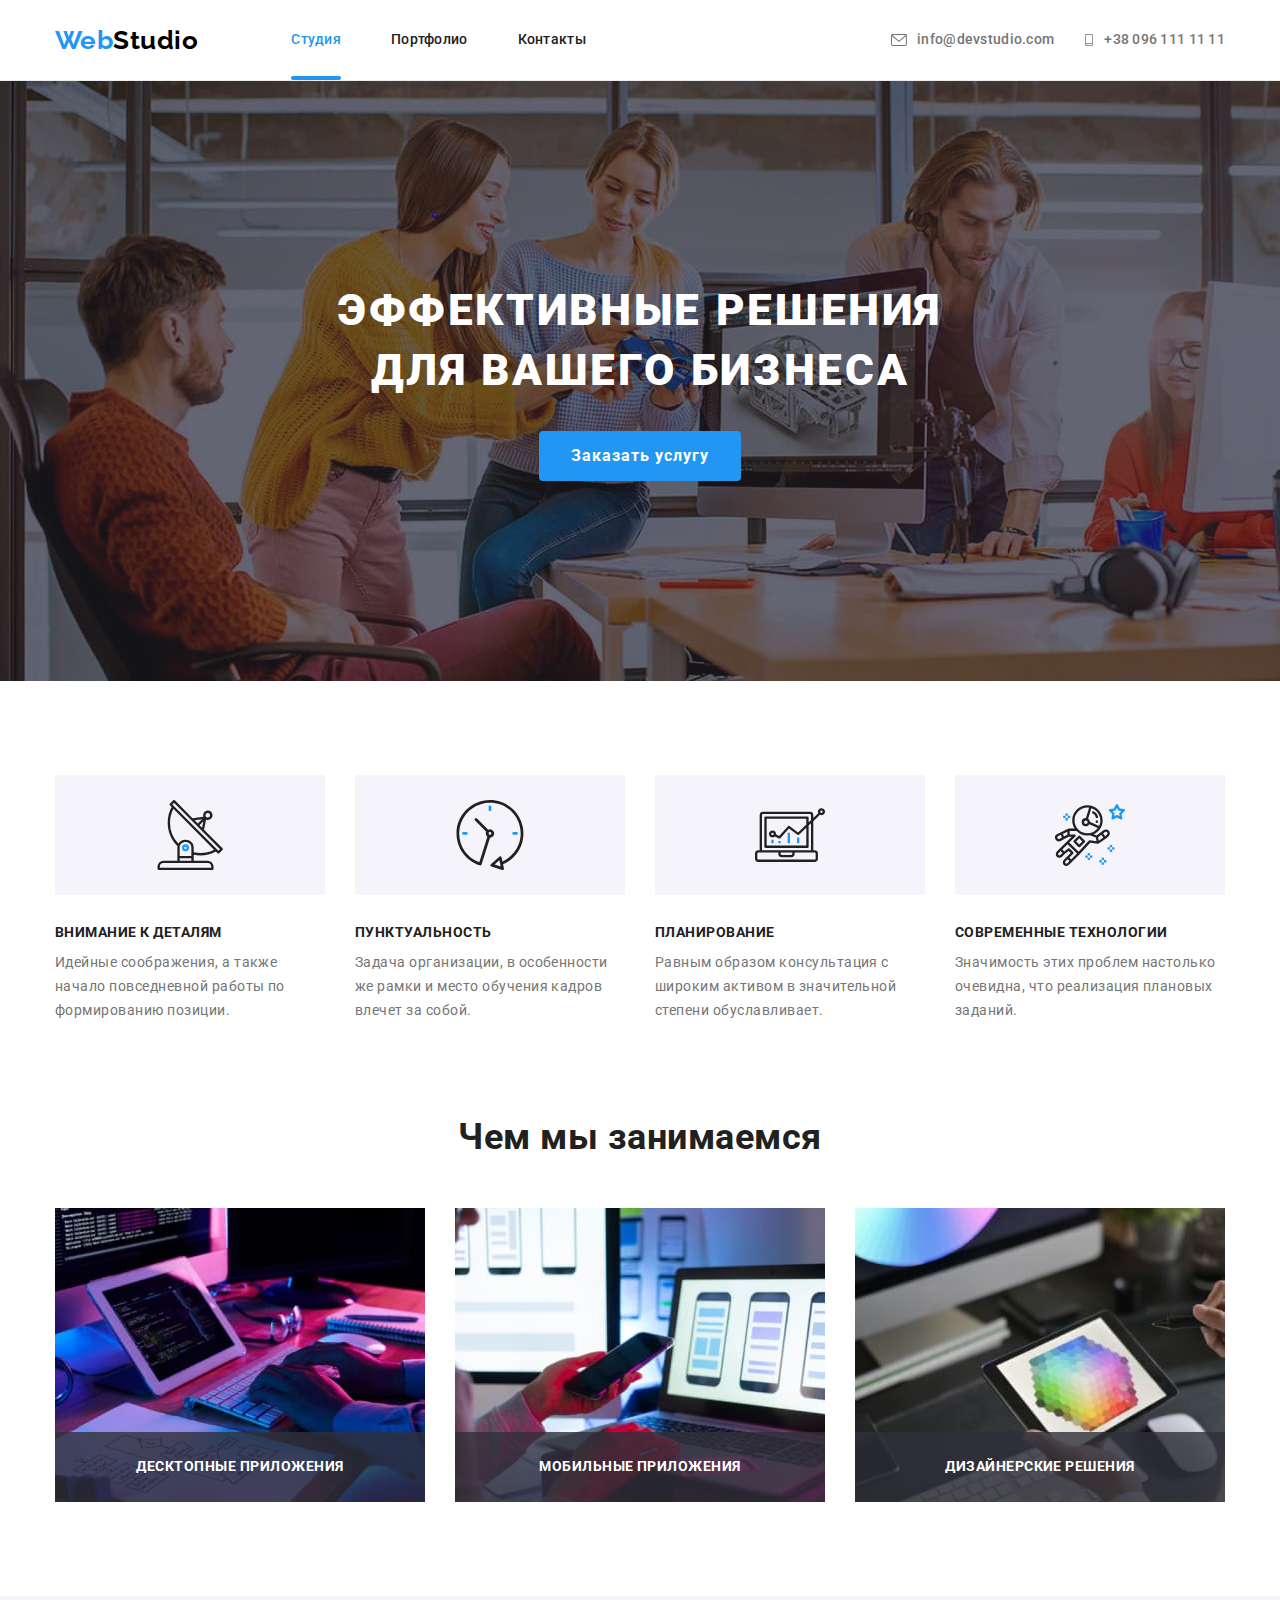
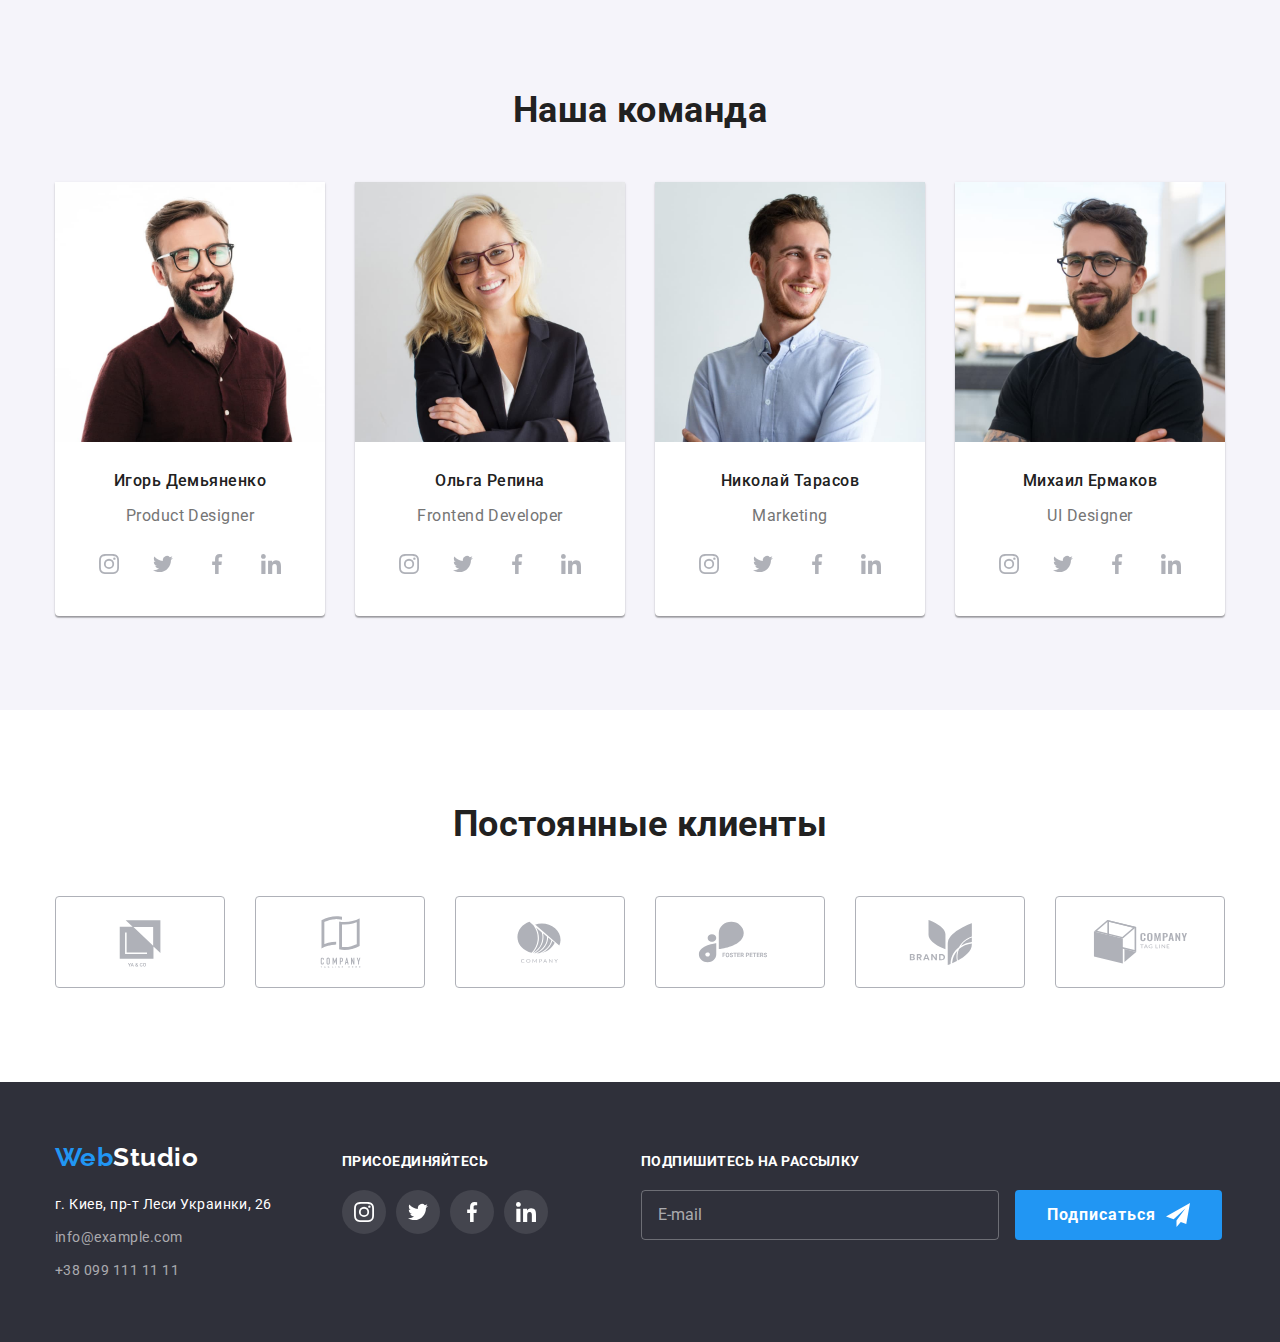
==== index.html @ a0e7c6e5 "Add HW7" ====
<!DOCTYPE html>
<html lang="ru">
  <head>
    <meta charset="UTF-8" />
    <meta http-equiv="X-UA-Compatible" content="IE=edge" />
    <meta name="viewport" content="width=device-width, initial-scale=1.0" />
    <title>Web Studio (Version 2.1)</title>
    <link rel="preconnect" href="https://fonts.googleapis.com" />
    <link rel="preconnect" href="https://fonts.gstatic.com" crossorigin />
    <link
      href="https://fonts.googleapis.com/css2?family=Raleway:wght@700&family=Roboto:wght@400;500;700;900&display=swap"
      rel="stylesheet"
    />
    <link
      rel="stylesheet"
      href="https://cdnjs.cloudflare.com/ajax/libs/modern-normalize/1.1.0/modern-normalize.min.css"
    />
    <link rel="stylesheet" href="./css/styles.css" />
  </head>
  <body>
    <header class="page-header">
      <div class="container main-nav">
        <nav class="main-nav">
          <a href="./index.html" class="logo"><span class="logo-blue">Web</span>Studio</a>
          <ul class="site-nav list">
            <li class="item">
              <a href="./index.html" class="site-nav-link current">Студия</a>
            </li>
            <li class="item">
              <a href="./portfolio.html" class="site-nav-link">Портфолио</a>
            </li>
            <li class="item"><a href="#" class="site-nav-link">Контакты</a></li>
          </ul>
        </nav>
        <ul class="nav-contacts list">
          <li class="item">
            <a href="mailto:info@devstudio.com" class="nav-contacts-link"
              ><svg class="header-icon" width="16px" height="12px">
                <use href="./images/icons.svg#mail"></use></svg
              >info@devstudio.com</a
            >
          </li>
          <li class="item">
            <a href="tel:+380961111111" class="nav-contacts-link"
              ><svg class="header-icon" width="10px" height="12px">
                <use href="./images/icons.svg#smartphone"></use></svg
              >+38 096 111 11 11</a
            >
          </li>
        </ul>
      </div>
    </header>
    <main>
      <section class="hero overlay">
        <div class="container">
          <h1 class="hero-title">Эффективные решения для вашего бизнеса</h1>
          <button type="button" class="button primary" data-modal-open>Заказать услугу</button>
        </div>
      </section>
      <section class="section-details padding">
        <div class="container">
          <ul class="section-details-info list">
            <li class="item">
              <div class="features-text">
                <svg width="70px" height="70px">
                  <use href="./images/icons.svg#antenna"></use>
                </svg>
              </div>
              <h3 class="title-text">Внимание к деталям</h3>
              <p class="section-details-text">
                Идейные соображения, а также начало повседневной работы по формированию позиции.
              </p>
            </li>
            <li class="item">
              <div class="features-text">
                <svg width="70px" height="70px">
                  <use href="./images/icons.svg#clock"></use>
                </svg>
              </div>
              <h3 class="title-text">Пунктуальность</h3>
              <p class="section-details-text">
                Задача организации, в особенности же рамки и место обучения кадров влечет за собой.
              </p>
            </li>
            <li class="item">
              <div class="features-text">
                <svg width="70px" height="70px">
                  <use href="./images/icons.svg#diagram"></use>
                </svg>
              </div>
              <h3 class="title-text">Планирование</h3>
              <p class="section-details-text">
                Равным образом консультация с широким активом в значительной степени обуславливает.
              </p>
            </li>
            <li class="item">
              <div class="features-text">
                <svg width="70px" height="70px">
                  <use href="./images/icons.svg#astronaut"></use>
                </svg>
              </div>
              <h3 class="title-text">Современные технологии</h3>
              <p class="section-details-text">
                Значимость этих проблем настолько очевидна, что реализация плановых заданий.
              </p>
            </li>
          </ul>
        </div>
      </section>
      <section class="section-photo">
        <div class="container">
          <h2 class="main-title">Чем мы занимаемся</h2>
          <ul class="section-photo-info list">
            <li class="item">
              <div class="photo-thumb">
                <img
                  src="./images/about-img-1.jpg"
                  alt="Человек работает за компьютером"
                  width="370"
                  height="294"
                  class="img"
                />
                <h3 class="title">Десктопные Приложения</h3>
              </div>
            </li>
            <li class="item">
              <div class="photo-thumb">
                <img
                  src="./images/about-img-2.jpg"
                  alt="Человек работает используя ноутбук"
                  width="370"
                  height="294"
                  class="img"
                />
                <h3 class="title">Мобильные приложения</h3>
              </div>
            </li>
            <li class="item">
              <div class="photo-thumb">
                <img
                  src="./images/about-img-3.jpg"
                  alt="Человек работает на планшете"
                  width="370"
                  height="294"
                  class="img"
                />
                <h3 class="title">Дизайнерские решения</h3>
              </div>
            </li>
          </ul>
        </div>
      </section>
      <section class="section-team padding">
        <div class="container">
          <h2 class="main-title">Наша команда</h2>
          <ul class="section-team-info list">
            <li class="item">
              <img
                src="./images/igordemianenko.jpg"
                alt="Игорь Демьяненко"
                width="270"
                height="260"
                class="img"
              />
              <div class="team-all">
                <h3 class="work">Игорь Демьяненко</h3>
                <p class="work-profession">Product Designer</p>
                <ul class="team-links">
                  <li class="list">
                    <a href="#" class="team-icon"
                      ><svg class="use" width="20" height="20">
                        <use href="./images/icons.svg#instagram"></use></svg
                    ></a>
                  </li>
                  <li class="list">
                    <a href="#" class="team-icon"
                      ><svg class="use" width="20" height="20">
                        <use href="./images/icons.svg#twitter"></use></svg
                    ></a>
                  </li>
                  <li class="list">
                    <a href="#" class="team-icon"
                      ><svg class="use" width="20" height="20">
                        <use href="./images/icons.svg#facebook"></use></svg
                    ></a>
                  </li>
                  <li class="list">
                    <a href="#" class="team-icon">
                      <svg class="use" width="20" height="20">
                        <use href="./images/icons.svg#linkedin"></use></svg
                    ></a>
                  </li>
                </ul>
              </div>
            </li>
            <li class="item">
              <img
                src="./images/olgarepina.jpg"
                alt="Ольга Репина"
                width="270"
                height="260"
                class="img"
              />
              <div class="team-all">
                <h3 class="work">Ольга Репина</h3>
                <p class="work-profession">Frontend Developer</p>
                <ul class="team-links">
                  <li class="list">
                    <a href="#" class="team-icon"
                      ><svg class="use" width="20" height="20">
                        <use href="./images/icons.svg#instagram"></use></svg
                    ></a>
                  </li>
                  <li class="list">
                    <a href="#" class="team-icon"
                      ><svg class="use" width="20" height="20">
                        <use href="./images/icons.svg#twitter"></use></svg
                    ></a>
                  </li>
                  <li class="list">
                    <a href="#" class="team-icon"
                      ><svg class="use" width="20" height="20">
                        <use href="./images/icons.svg#facebook"></use></svg
                    ></a>
                  </li>
                  <li class="list">
                    <a href="#" class="team-icon">
                      <svg class="use" width="20" height="20">
                        <use href="./images/icons.svg#linkedin"></use></svg
                    ></a>
                  </li>
                </ul>
              </div>
            </li>
            <li class="item">
              <img
                src="./images/nikolaytarasov.jpg"
                alt="Николай Тарасов"
                width="270"
                height="260"
                class="img"
              />
              <div class="team-all">
                <h3 class="work">Николай Тарасов</h3>
                <p class="work-profession">Marketing</p>
                <ul class="team-links">
                  <li class="list">
                    <a href="#" class="team-icon"
                      ><svg class="use" width="20" height="20">
                        <use href="./images/icons.svg#instagram"></use></svg
                    ></a>
                  </li>
                  <li class="list">
                    <a href="#" class="team-icon"
                      ><svg class="use" width="20" height="20">
                        <use href="./images/icons.svg#twitter"></use></svg
                    ></a>
                  </li>
                  <li class="list">
                    <a href="#" class="team-icon"
                      ><svg class="use" width="20" height="20">
                        <use href="./images/icons.svg#facebook"></use></svg
                    ></a>
                  </li>
                  <li class="list">
                    <a href="#" class="team-icon">
                      <svg class="use" width="20" height="20">
                        <use href="./images/icons.svg#linkedin"></use></svg
                    ></a>
                  </li>
                </ul>
              </div>
            </li>
            <li class="item">
              <img
                src="./images/mihailermakov.jpg"
                alt="Михаил Ермаков"
                width="270"
                height="260"
                class="img"
              />
              <div class="team-all">
                <h3 class="work">Михаил Ермаков</h3>
                <p class="work-profession">UI Designer</p>
                <ul class="team-links">
                  <li class="list">
                    <a href="#" class="team-icon"
                      ><svg class="use" width="20" height="20">
                        <use href="./images/icons.svg#instagram"></use></svg
                    ></a>
                  </li>
                  <li class="list">
                    <a href="#" class="team-icon"
                      ><svg class="use" width="20" height="20">
                        <use href="./images/icons.svg#twitter"></use></svg
                    ></a>
                  </li>
                  <li class="list">
                    <a href="#" class="team-icon"
                      ><svg class="use" width="20" height="20">
                        <use href="./images/icons.svg#facebook"></use></svg
                    ></a>
                  </li>
                  <li class="list">
                    <a href="#" class="team-icon">
                      <svg class="use" width="20" height="20">
                        <use href="./images/icons.svg#linkedin"></use></svg
                    ></a>
                  </li>
                </ul>
              </div>
            </li>
          </ul>
        </div>
      </section>
      <section class="section-clients padding">
        <div class="container">
          <h2 class="main-title">Постоянные клиенты</h2>
          <ul class="clients-links list">
            <li class="list">
              <a href="#" class="clients-icon">
                <svg width="106" height="60">
                  <use href="./images/icons.svg#yaco"></use></svg
              ></a>
            </li>
            <li class="list">
              <a href="#" class="clients-icon">
                <svg width="106" height="60">
                  <use href="./images/icons.svg#cotagline"></use></svg
              ></a>
            </li>
            <li class="list">
              <a href="#" class="clients-icon">
                <svg width="106" height="60">
                  <use href="./images/icons.svg#coellipse"></use></svg
              ></a>
            </li>
            <li class="list">
              <a href="#" class="clients-icon">
                <svg width="106" height="60">
                  <use href="./images/icons.svg#cofoster"></use></svg
              ></a>
            </li>
            <li class="list">
              <a href="#" class="clients-icon">
                <svg width="106" height="60">
                  <use href="./images/icons.svg#cobrand"></use>
                </svg>
              </a>
            </li>
            <li class="list">
              <a href="#" class="clients-icon">
                <svg width="106" height="60">
                  <use href="./images/icons.svg#cocub"></use>
                </svg>
              </a>
            </li>
          </ul>
        </div>
      </section>
    </main>
    <footer class="footer">
      <div class="footer-container">
        <div>
          <a href="./index.html" class="logo-bottom"><span class="logo-blue">Web</span>Studio</a>
          <address class="address">
            <ul class="list">
              <li class="item">
                <a
                  href="https://goo.gl/maps/PjhiyyhhmWiJJiV29"
                  target="_blank"
                  rel="noopener noreferrer"
                  class="list-address"
                  >г. Киев, пр-т Леси Украинки, 26</a
                >
              </li>
              <li class="item">
                <a href="mailto:info@example.com" class="list-contacts">info@example.com</a>
              </li>
              <li class="item">
                <a href="tel:+380991111111" class="list-contacts">+38 099 111 11 11</a>
              </li>
            </ul>
          </address>
        </div>
        <div class="join-container">
          <h3 class="title">Присоединяйтесь</h3>
          <ul class="join-links">
            <li class="list">
              <a href="#" class="join-icon"
                ><svg width="20" height="20">
                  <use href="./images/icons.svg#instagram"></use></svg
              ></a>
            </li>
            <li class="list">
              <a href="#" class="join-icon"
                ><svg width="20" height="20">
                  <use href="./images/icons.svg#twitter"></use></svg
              ></a>
            </li>
            <li class="list">
              <a href="#" class="join-icon"
                ><svg width="20" height="20">
                  <use href="./images/icons.svg#facebook"></use></svg
              ></a>
            </li>
            <li class="list">
              <a href="#" class="join-icon">
                <svg width="20" height="20">
                  <use href="./images/icons.svg#linkedin"></use></svg
              ></a>
            </li>
          </ul>
        </div>
        <div class="mail-container">
          <h3 class="title">Подпишитесь на рассылку</h3>
          <form class="mail-form" autocomplete="off">
            <input type="email" name="email" placeholder="E-mail" class="mail-input" />
            <button type="submit" class="button primary mail-button">
              Подписаться
              <svg class="icon-mail" width="24" height="24">
                <use href="./images/icons.svg#send"></use>
              </svg>
            </button>
          </form>
        </div>
      </div>
    </footer>
    <div class="backdrop is-hidden" data-modal>
      <div class="modal">
        <button type="button" data-modal-close class="icon-modal">
          <svg width="18" height="18">
            <use href="./images/icons.svg#close"></use>
          </svg>
        </button>
        <h2 class="modal-title">Оставьте свои данные, мы вам перезвоним</h2>
        <form class="form" autocomplete="off">
          <label class="form-field">
            <span class="form-label">Имя</span>
            <input type="text" name="name" class="form-input" />
            <svg class="icon-form" width="18" height="18">
              <use href="./images/icons.svg#person"></use>
            </svg>
          </label>
          <label class="form-field">
            <span class="form-label">Телефон</span>
            <input type="text" name="tel" class="form-input" />
            <svg class="icon-form" width="18" height="18">
              <use href="./images/icons.svg#phone"></use>
            </svg>
          </label>
          <label class="form-field">
            <span class="form-label">Почта</span>
            <input type="text" name="email" class="form-input" />
            <svg class="icon-form" width="18" height="18">
              <use href="./images/icons.svg#email-black"></use>
            </svg>
          </label>
          <label class="form-field"
            ><span class="form-label">Комментарий</span>
            <textarea
              class="comment"
              name="comment"
              rows="10"
              placeholder="Введите текст"
            ></textarea>
          </label>
          <label class="policy-field">
            <input class="checkbox" type="checkbox" name="policy" />
            <span class="checkbox-icon"></span>
            <span class="policy-label"
              >Соглашаюсь с рассылкой и принимаю
              <a href="#" class="policy-link">Условия договора</a></span
            >
          </label>
          <div class="submit-field">
            <button type="submit" class="button primary">Отправить</button>
          </div>
        </form>
      </div>
    </div>
    <script src="./js/modal.js"></script>
  </body>
</html>
---- css/styles.css ----
:root {
  --primary-text-color: #757575;
  --background-color-main: #ffffff;
  --background-color-secondary: #2f303a;
  --accent-color: #2196f3;
  --secondary-text-color: #212121;
  --logo-main-color: #000000;
  --logo-second-color: #ffffff;
  --icon-main-color: #afb1b8;
}

body {
  background-color: var(--background-color-main);
  color: var(--primary-text-color);
  font-family: Roboto, sans-serif;
  letter-spacing: 0.03em;
}

/* Дополнительные функции */

.list {
  margin: 0px;
  padding: 0px;
  list-style: none;
}

.padding {
  padding-top: 94px;
  padding-bottom: 94px;
}

.margin-bottom {
  margin-top: 94px;
  margin-bottom: 94px;
}

/* Header Section */

.page-header {
  border-bottom: 1px solid #ececec;
}

.container {
  margin: 0 auto;
  padding: 0px 15px;
  width: 1200px;
}

/* Logo */

.logo {
  color: var(--logo-main-color);
  text-decoration: none;
  font-family: Raleway, Tahoma, sans-serif;
  font-weight: 700;
  font-size: 26px;
  line-height: 1.19;
}

.logo-blue {
  color: var(--accent-color);
  text-decoration: none;
  font-family: Raleway, Tahoma, sans-serif;
  font-weight: 700;
  font-size: 26px;
  line-height: 1.19;
}

.logo-bottom {
  display: inline-block;
  margin-bottom: 20px;

  color: var(--logo-second-color);
  text-decoration: none;
  font-family: Raleway, Tahoma, sans-serif;
  font-weight: 700;
  font-size: 26px;
  line-height: 1.19;
}

/* Site-nav */

.site-nav {
  display: flex;
  margin-left: 93px;

  font-weight: 500;
  font-size: 14px;
  line-height: 1.14;
  letter-spacing: 0.02em;
  color: var(--secondary-text-color);
}

.site-nav .item + .item {
  margin-left: 50px;
}

.site-nav-link {
  position: relative;
  transition: color 250ms cubic-bezier(0.4, 0, 0.2, 1);

  display: block;
  padding-top: 32px;
  padding-bottom: 32px;

  color: var(--secondary-text-color);
  text-decoration: none;
}

.current {
  color: var(--accent-color);
}

.current::after {
  content: '';
  position: absolute;
  left: 0;
  bottom: 0;

  display: inline-block;
  width: 100%;
  height: 4px;
  background-color: var(--accent-color);
  border-radius: 2px;
}

/* Main-nav */

.main-nav {
  display: flex;
  align-items: center;
}

/* Nav-contacts */

.nav-contacts {
  display: flex;
  margin-left: auto;
}

.nav-contacts .item + .item {
  margin-left: 30px;
}

.site-nav-link:hover,
.site-nav-link:focus,
.nav-contacts-link:hover,
.nav-contacts-link:focus,
.list-address:hover,
.list-address:focus,
.list-contacts:hover,
.list-contacts:focus {
  color: var(--accent-color);
}

.nav-contacts-link {
  display: flex;
  align-items: center;
  padding-top: 32px;
  padding-bottom: 32px;
  transition: color 250ms cubic-bezier(0.4, 0, 0.2, 1);

  font-weight: 500;
  font-size: 14px;
  line-height: 1.14;
  letter-spacing: 0.02em;
  color: inherit;
  text-decoration: none;
}

/* Main Section */

.hero {
  padding-top: 200px;
  padding-bottom: 200px;
  text-align: center;
  background-color: #c4c4c4;
}

.overlay {
  max-width: 1600px;
  height: 600px;
  margin-left: auto;
  margin-right: auto;
  background-image: linear-gradient(to bottom, rgba(47, 48, 58, 0.4), rgba(47, 48, 58, 0.4)),
    url(../images/companyteam.jpg);
}

.hero-title {
  max-width: 696px;
  margin-top: 0px;
  margin-right: auto;
  margin-bottom: 30px;
  margin-left: auto;
  text-align: center;

  font-weight: 900;
  font-size: 44px;
  line-height: 1.36;
  letter-spacing: 0.06em;
  text-transform: uppercase;
  color: var(--background-color-main);
}

.button.primary {
  padding: 10px 32px;
  border-radius: 4px;
  min-width: 200px;
  text-align: center;
  border: none;
  transition: background-color 250ms cubic-bezier(0.4, 0, 0.2, 1);

  font-weight: 700;
  font-size: 16px;
  line-height: 1.88;
  letter-spacing: 0.06em;
  background-color: var(--accent-color);
  color: var(--background-color-main);
  cursor: pointer;
}

.button.primary:hover,
.button.primary:focus {
  background-color: #188ce8;
  color: var(--background-color-main);
}

/* Section-details */

.section-details-info {
  display: flex;
}

.section-details-info .item + .item {
  margin-left: 30px;
}

.section-details .title {
  color: var(--secondary-text-color);
}

.title {
  margin-top: 0px;
  margin-bottom: 10px;
  font-weight: 700;
  font-size: 14px;
  line-height: 1.14;
  text-transform: uppercase;
}

.section-details-text {
  width: 270px;
  margin-top: 0px;
  margin-bottom: 0px;
  font-size: 14px;
  line-height: 1.71;
}

/* Section-photo */

.section-photo {
  padding-bottom: 94px;
}

.section-photo-info {
  display: flex;
}

.img {
  display: block;
}

.section-photo-info .item + .item {
  margin-left: 30px;
}

.main-title {
  margin: 0 auto 50px;

  font-weight: 700;
  font-size: 36px;
  line-height: 1.16;
  text-align: center;
  color: var(--secondary-text-color);
}

.photo-thumb {
  position: relative;
}

.section-photo .title {
  position: absolute;
  bottom: 0;
  width: 100%;
  height: 70px;
  background-color: rgba(47, 48, 58, 0.8);
  text-align: center;
  padding-top: 27px;

  margin-top: 0px;
  margin-bottom: 0px;
  font-weight: 700;
  font-size: 14px;
  line-height: 1.14;
  text-transform: uppercase;
  color: var(--logo-second-color);
}

/* Section-team */

.section-team {
  background-color: #f5f4fa;
}

.section-team-info {
  display: flex;
}

.section-team-info .item {
  background-color: var(--background-color-main);
  border-radius: 0px 0px 4px 4px;
  box-shadow: 0px 1px 3px rgb(0 0 0 / 12%), 0px 1px 1px rgb(0 0 0 / 14%),
    0px 2px 1px rgb(0 0 0 / 20%);
}

.section-team-info .item + .item {
  margin-left: 30px;
}

.team-all {
  padding-top: 30px;
  padding-bottom: 30px;
  padding-left: 32px;
  padding-right: 32px;
}

.section-team .work {
  text-align: center;
  margin-top: 0px;

  font-weight: 500;
  font-size: 16px;
  line-height: 1.18;
  color: var(--secondary-text-color);
}

.work-profession {
  margin-top: 0px;
  margin-bottom: 0px;
  text-align: center;

  font-size: 16px;
  line-height: 1.18;
}

/* Section Clients */

/* Footer */

.footer {
  background-color: var(--background-color-secondary);
  padding-top: 60px;
  padding-bottom: 60px;
}

.list-contacts {
  transition: color 250ms cubic-bezier(0.4, 0, 0.2, 1);
  font-style: normal;
  font-size: 14px;
  line-height: 1.71;
  color: rgba(255, 255, 255, 0.6);
  text-decoration: none;
}

.list-address {
  transition: color 250ms cubic-bezier(0.4, 0, 0.2, 1);
  font-style: normal;
  font-size: 14px;
  line-height: 1.71;
  color: var(--background-color-main);
  text-decoration: none;
}

.address .item + .item {
  margin-top: 9px;
}

.footer .title {
  margin-top: 0px;
  margin-bottom: 20px;
  font-weight: 700;
  font-size: 14px;
  line-height: 1.14;
  text-transform: uppercase;
  color: var(--logo-second-color);
}

.footer-container {
  display: flex;
  align-items: baseline;
  margin: 0 auto;
  padding: 0px 15px;
  width: 1200px;
}

.join-container {
  margin-left: 70px;
}

.mail-container {
  margin-left: 93px;
}

.mail-button {
  display: inline-flex;
  align-items: center;
  justify-content: center;
  margin-left: 12px;
}

.icon-mail {
  margin-left: 10px;
}

/* Portfolio */

.photo {
  display: block;
}

.filters {
  display: flex;
  padding: 0 0 0 0;
  margin: 0 auto 50px;
  justify-content: center;

  color: var(--secondary-text-color);
  list-style: none;
}

.filters .item + .item {
  margin-left: 8px;
}

.filter.secondary {
  transition: background-color 250ms cubic-bezier(0.4, 0, 0.2, 1),
    color 250ms cubic-bezier(0.4, 0, 0.2, 1), box-shadow 250ms cubic-bezier(0.4, 0, 0.2, 1);
  border: none;
  border-radius: 4px;
  padding: 6px 22px;

  text-align: center;
  font-weight: 500;
  font-size: 16px;
  line-height: 1.62;
  background-color: #f5f4fa;
  color: var(--secondary-text-color);
  cursor: pointer;
}

.filter.secondary:hover,
.filter.secondary:focus {
  background-color: var(--accent-color);
  color: var(--background-color-main);
  box-shadow: 0px 3px 1px rgba(0, 0, 0, 0.1), 0px 1px 2px rgba(0, 0, 0, 0.08),
    0px 2px 2px rgba(0, 0, 0, 0.12);
}

/* Products (Filters) */

.filter-products {
  display: flex;
  flex-wrap: wrap;
}

.filter-products .item {
  width: 370px;
  margin-right: 30px;
  margin-bottom: 30px;
}

.filter-products .item:nth-child(3n) {
  margin-right: 0px;
}

.filter-products .item:nth-last-child(-n + 3) {
  margin-bottom: 0px;
}

/* Products and Photo */

.products {
  margin-top: 0px;
  margin-bottom: 4px;

  font-weight: 700;
  font-size: 18px;
  line-height: 2;
  letter-spacing: 0.06em;
  color: var(--secondary-text-color);
}

.products-info {
  margin-top: 0px;
  padding: 20px 24px;
  border-bottom: 1px solid #eeeeee;
  border-left: 1px solid #eeeeee;
  border-right: 1px solid #eeeeee;
}

.products-text {
  margin-top: 0px;
  margin-bottom: 0px;

  font-size: 16px;
  line-height: 1.87;
  color: var(--primary-text-color);
}

.products-link {
  transition: box-shadow 250ms cubic-bezier(0.4, 0, 0.2, 1);
  display: inline-block;
  text-decoration: none;
}

.products-link:hover,
.products-link:focus {
  box-shadow: 0px 1px 1px rgba(0, 0, 0, 0.12), 0px 4px 4px rgba(0, 0, 0, 0.06),
    1px 4px 6px rgba(0, 0, 0, 0.16);
}

.products-link:hover .products-overlay,
.products-link:focus .products-overlay {
  opacity: 1;
  transform: translateY(0);
}

.products-thumb {
  position: relative;
  overflow: hidden;
}

.products-overlay {
  position: absolute;
  opacity: 0;
  top: 0;
  left: 0;
  width: 100%;
  height: 100%;
  background-color: rgba(33, 150, 243, 0.9);

  transform: translateY(+100%);
  transition: transform 250ms cubic-bezier(0.4, 0, 0.2, 1),
    opacity 250ms cubic-bezier(0.4, 0, 0.2, 1);
  pointer-events: none;
}

.thumb-text {
  margin: 0;
  padding: 63px 24px;
  color: #ffffff;
  font-weight: 400;
  font-size: 18px;
  line-height: 1.56;
  letter-spacing: 0.03em;
}

/* Vector */

.header-icon {
  margin-right: 10px;
  fill: currentColor;
}

.features-text {
  display: flex;
  justify-content: center;
  align-items: center;

  width: 270px;
  height: 120px;
  background-color: #f5f4fa;
}

.title-text {
  margin-top: 30px;
  margin-bottom: 10px;

  font-weight: 700;
  font-size: 14px;
  line-height: 1.14;
  text-transform: uppercase;
  color: var(--secondary-text-color);
}

.team-links {
  display: flex;
  list-style: none;
  margin-top: 16px;
  padding: 0px;
}

.team-links .list + .list {
  margin-left: 10px;
}

.team-icon {
  transition: background-color 250ms cubic-bezier(0.4, 0, 0.2, 1),
    fill 250ms cubic-bezier(0.4, 0, 0.2, 1);
  display: flex;
  width: 44px;
  height: 44px;
  border-radius: 50%;
  background-color: var(--background-color-main);
  fill: var(--icon-main-color);
  align-items: center;
  justify-content: center;
}

.team-icon:hover,
.team-icon:focus {
  background-color: var(--accent-color);
  fill: var(--background-color-main);
}

/* Vector Clients-icon */

.clients-links {
  display: flex;
}

.clients-icon {
  transition: fill 250ms cubic-bezier(0.4, 0, 0.2, 1);
  display: flex;
  width: 170px;
  height: 92px;
  fill: var(--icon-main-color);
  align-items: center;
  justify-content: center;
}

.clients-links .list {
  transition: border-color 250ms cubic-bezier(0.4, 0, 0.2, 1);
  width: 170px;
  height: 92px;
  border: 1px solid var(--icon-main-color);
  border-radius: 4px;
}

.clients-links .list + .list {
  margin-left: 30px;
}

.clients-icon:hover,
.clients-icon:focus {
  fill: var(--accent-color);
}

.clients-links .list:hover,
.clients-links .list:focus {
  border-color: var(--accent-color);
}

.join-icon {
  transition: background-color 250ms cubic-bezier(0.4, 0, 0.2, 1);
  display: flex;
  width: 44px;
  height: 44px;
  border-radius: 50%;
  background-color: rgba(255, 255, 255, 0.1);
  fill: var(--background-color-main);
  align-items: center;
  justify-content: center;
}

.join-icon:hover,
.join-icon:focus {
  background-color: var(--accent-color);
  fill: var(--background-color-main);
}

.join-links {
  display: flex;
  list-style: none;
  margin: 0px;
  padding: 0px;
}

.join-links .list + .list {
  margin-left: 10px;
}

.mail-input {
  width: 358px;
  margin: 0px;
  padding: 15px 16px;

  border-radius: 4px;
  border: 1px solid rgba(255, 255, 255, 0.3);
  transition: border 250ms cubic-bezier(0.4, 0, 0.2, 1);
  background-color: rgba(33, 150, 243, 0);
  color: rgba(255, 255, 255, 0.6);
  outline: none;
}

.mail-input:focus {
  border: 1px solid var(--accent-color);
}

.mail-input::placeholder {
  font-weight: 400;
  font-size: 16px;
  line-height: 1.25;
  color: rgba(255, 255, 255, 0.6);
}

/* Backdrop */

.backdrop {
  position: fixed;
  top: 0;
  left: 0;
  opacity: 1;
  width: 100%;
  height: 100%;
  background-color: rgba(0, 0, 0, 0.2);
  transition: opacity 250ms cubic-bezier(0.4, 0, 0.2, 1);
}

.backdrop.is-hidden {
  opacity: 0;
  pointer-events: none;
}

.backdrop.is-hidden .modal {
  transform: translate(-50%, -50%) scale(1.2);
}

/* Modal */

.icon-modal {
  transition: fill 250ms cubic-bezier(0.4, 0, 0.2, 1);
  position: absolute;
  top: 8px;
  right: 8px;

  display: inline-flex;
  justify-content: center;
  align-items: center;
  cursor: pointer;

  width: 30px;
  height: 30px;
  padding: 0;
  fill: var(--logo-main-color);
  background-color: var(--background-color-main);
  border: 1px solid rgba(0, 0, 0, 0.1);
  border-radius: 50%;
}

.icon-modal:hover,
.icon-modal:focus {
  fill: var(--accent-color);
}

.modal {
  position: absolute;
  top: 50%;
  left: 50%;
  transform: translate(-50%, -50%) scale(1);
  transition: transform 250ms cubic-bezier(0.4, 0, 0.2, 1);

  padding: 40px 39px 40px 41px;
  min-width: 528px;
  min-height: 581px;
  background-color: var(--background-color-main);
  box-shadow: 0px 1px 3px rgba(0, 0, 0, 0.12), 0px 1px 1px rgba(0, 0, 0, 0.14),
    0px 2px 1px rgba(0, 0, 0, 0.2);
  border-radius: 4px;
}

.modal-title {
  margin: 0 auto 12px;
  font-weight: 700;
  font-size: 20px;
  line-height: 1.15;
  text-align: center;
  color: var(--secondary-text-color);
}

.form {
  width: 448px;
}

.form-field {
  position: relative;
  display: flex;
  flex-direction: column;
  margin-bottom: 10px;
}

.icon-form {
  position: absolute;
  bottom: 11px;
  left: 12px;
  transition: fill 250ms cubic-bezier(0.4, 0, 0.2, 1);
}

.form-input {
  margin: 0px;
  padding: 11px 12px 11px 42px;
  border-radius: 4px;
  border: 1px solid rgba(33, 33, 33, 0.2);
  transition: border 250ms cubic-bezier(0.4, 0, 0.2, 1);
  outline: none;

  font-weight: 400;
  font-size: 12px;
  line-height: 1.16;
  letter-spacing: 0.01em;
}

.form-input:focus {
  border: 1px solid var(--accent-color);
}

.form-input:focus + .icon-form {
  fill: var(--accent-color);
}

.form-field .form-label {
  margin-bottom: 4px;

  font-weight: 400;
  font-size: 12px;
  line-height: 1.16;
  letter-spacing: 0.01em;
}

.comment {
  width: 100%;
  height: 120px;
  margin: 0px;
  padding: 12px 16px;
  border-radius: 4px;
  border: 1px solid rgba(33, 33, 33, 0.2);
  transition: border 250ms cubic-bezier(0.4, 0, 0.2, 1);
  outline: none;
  resize: none;

  font-weight: 400;
  font-size: 12px;
  line-height: 1.16;
  letter-spacing: 0.01em;
}

.comment:focus {
  border: 1px solid var(--accent-color);
}

.comment::placeholder {
  font-weight: 400;
  font-size: 14px;
  line-height: 16px;
  letter-spacing: 0.01em;
  color: rgba(117, 117, 117, 0.5);
}

.submit-field {
  text-align: center;
}

.policy-field .policy-label {
  font-size: 14px;
  line-height: 1.71;
  letter-spacing: 0.03em;
  margin-left: 8px;
}

.policy-field {
  width: 100%;
  display: inline-flex;
  align-items: center;
  justify-content: center;
  margin-bottom: 30px;
  margin-top: 10px;
}

.policy-link {
  color: var(--accent-color);
}

.checkbox {
  position: absolute;
  width: 1px;
  height: 1px;
  margin: -1px;
  border: 0;
  padding: 0;
  clip: rect(0 0 0 0);
  overflow: hidden;
}

.checkbox-icon {
  display: inline-block;
  width: 16px;
  height: 15px;
  fill: var(--background-color-main);
  border: 2px solid var(--secondary-text-color);
  border-radius: 4px;
}

.checkbox:checked + .checkbox-icon {
  background-image: url('../images/check.svg');
  background-size: contain;
  background-origin: border-box;

  background-color: var(--accent-color);
  border-color: var(--accent-color);
}
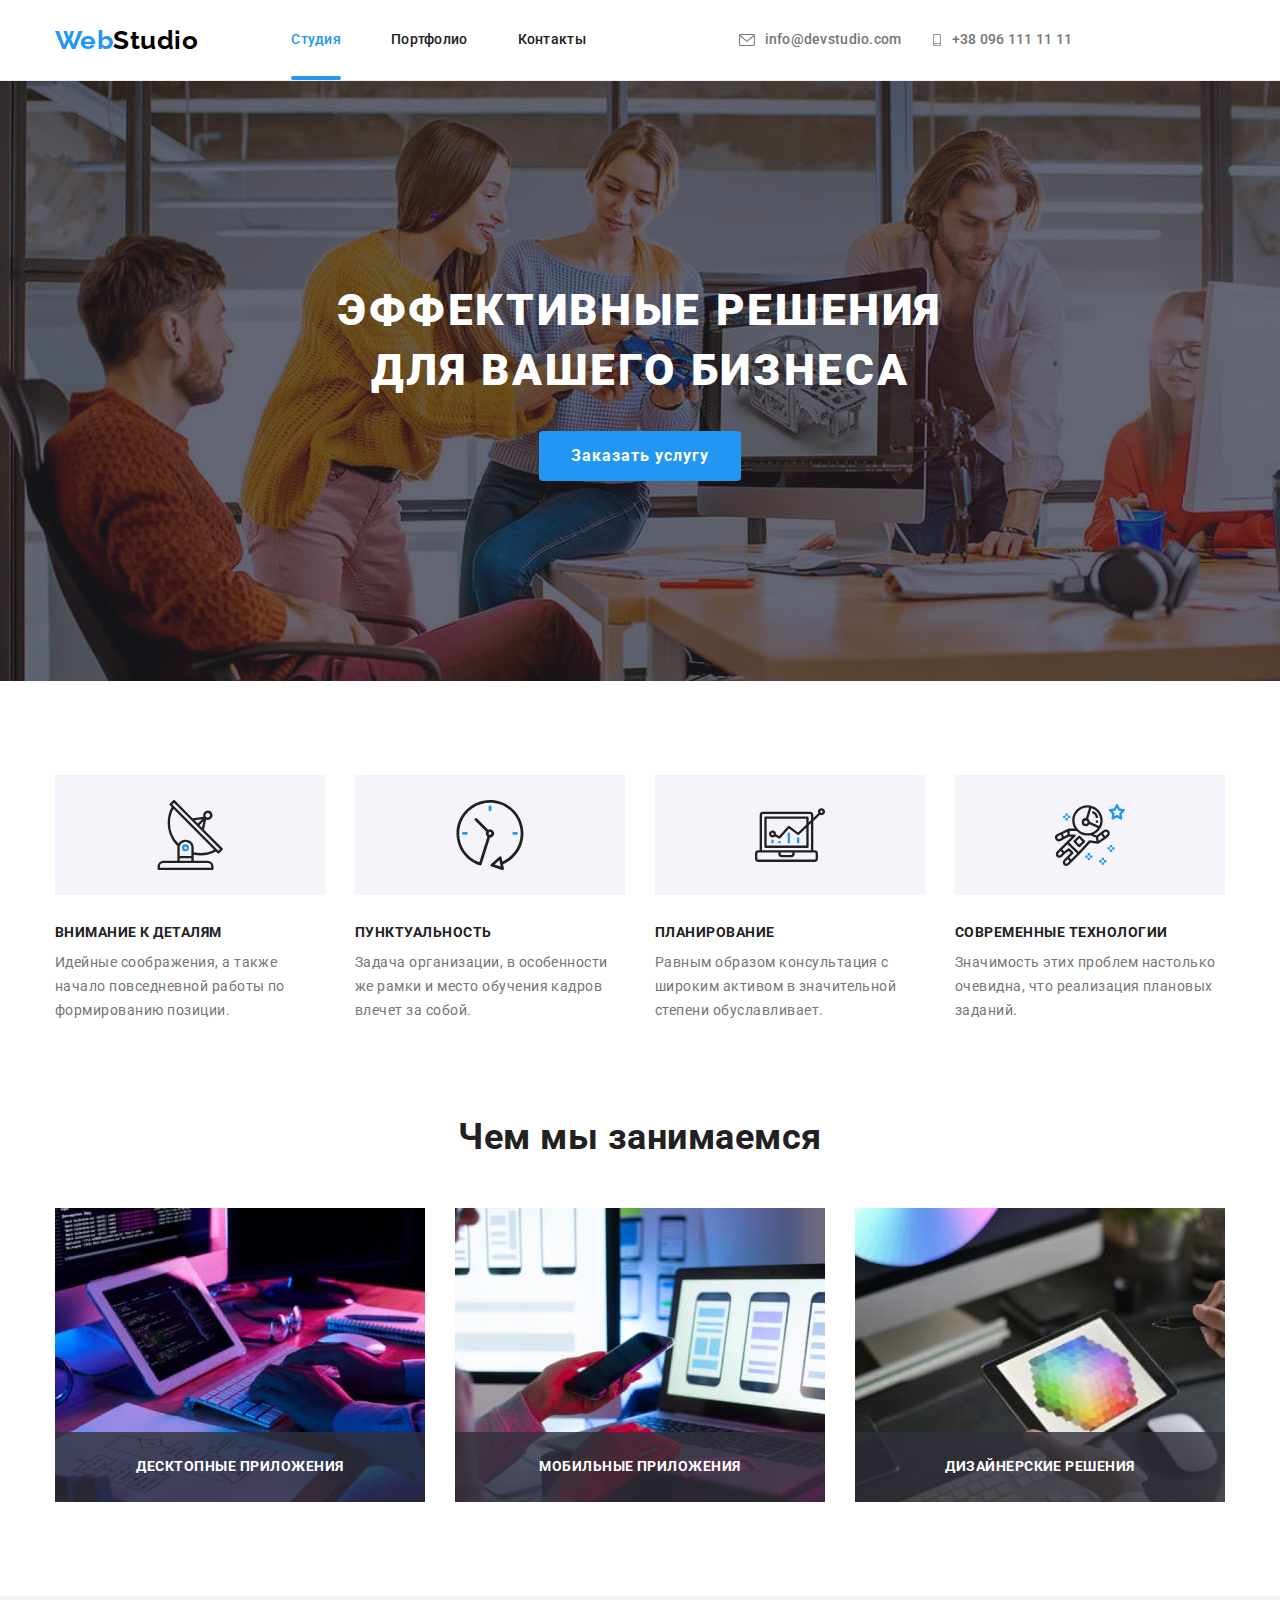
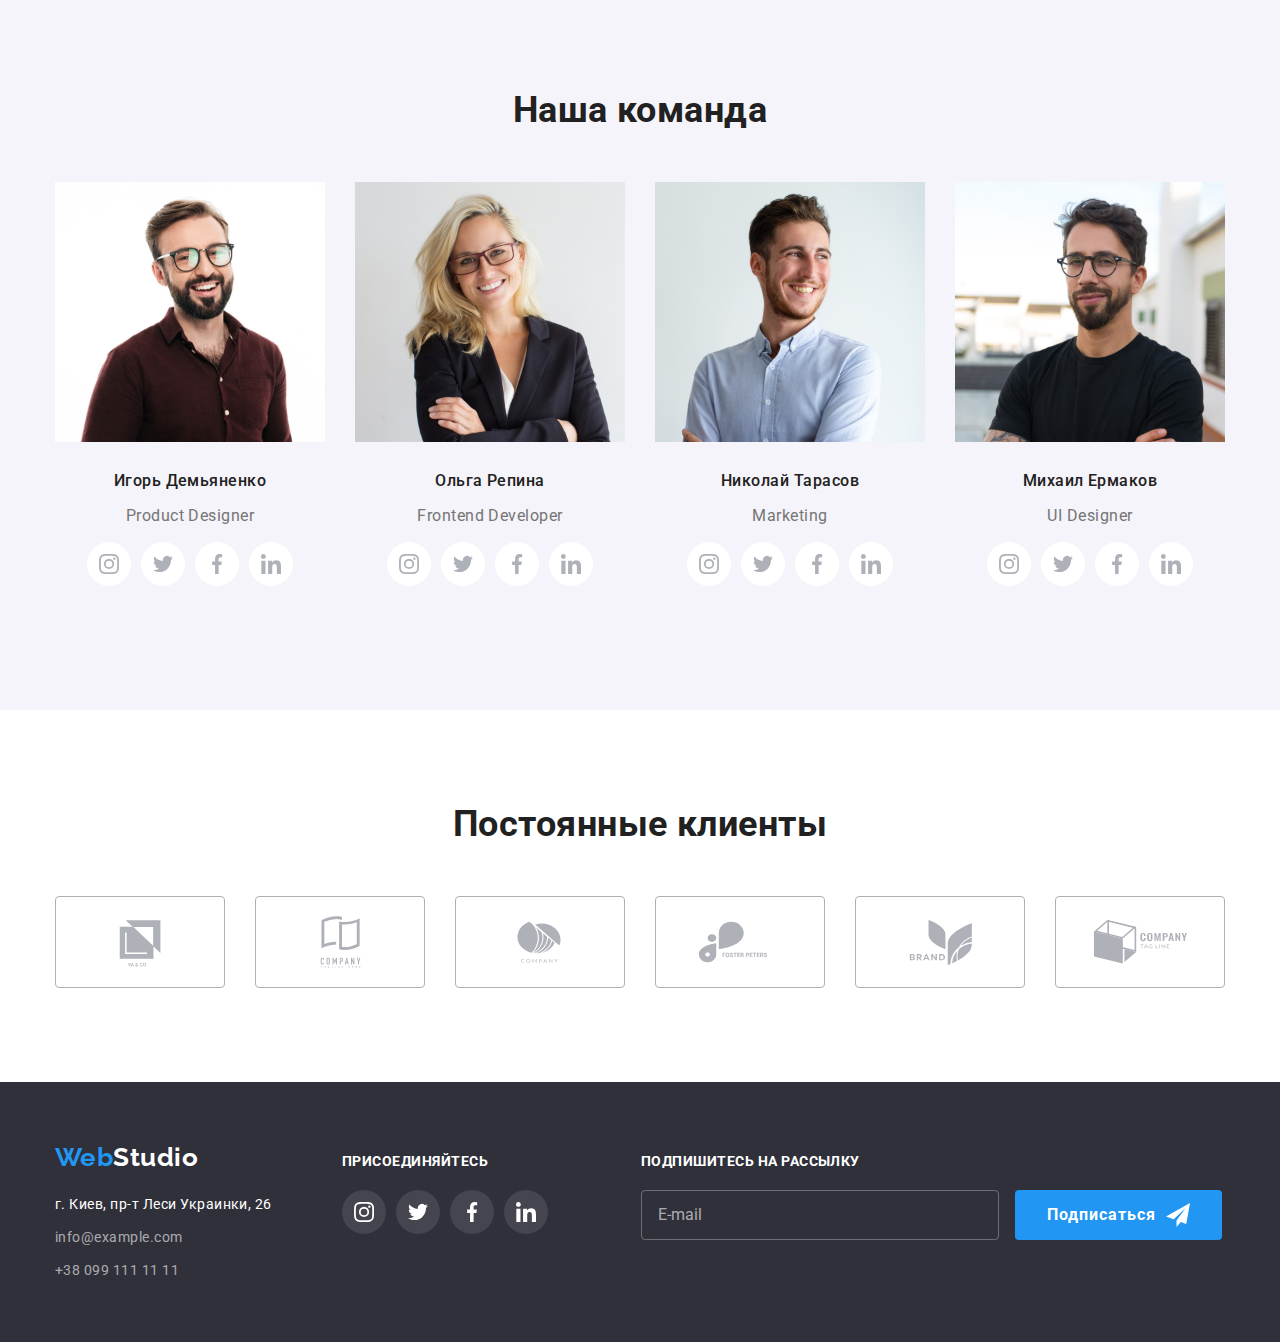
==== commit 44ab615d: "Add BEM HW7" ====
--- a/index.html
+++ b/index.html
@@ -21,28 +21,28 @@
     <header class="page-header">
       <div class="container main-nav">
         <nav class="main-nav">
-          <a href="./index.html" class="logo"><span class="logo-blue">Web</span>Studio</a>
-          <ul class="site-nav list">
-            <li class="item">
-              <a href="./index.html" class="site-nav-link current">Студия</a>
-            </li>
-            <li class="item">
-              <a href="./portfolio.html" class="site-nav-link">Портфолио</a>
-            </li>
-            <li class="item"><a href="#" class="site-nav-link">Контакты</a></li>
+          <a href="./index.html" class="main-nav__logo"><span class="logo-blue">Web</span>Studio</a>
+          <ul class="site-nav">
+            <li class="site-nav__item">
+              <a href="./index.html" class="site-nav__link site-nav__link--current">Студия</a>
+            </li>
+            <li class="site-nav__item">
+              <a href="./portfolio.html" class="site-nav__link">Портфолио</a>
+            </li>
+            <li class="site-nav__item"><a href="#" class="site-nav__link">Контакты</a></li>
           </ul>
         </nav>
-        <ul class="nav-contacts list">
-          <li class="item">
-            <a href="mailto:info@devstudio.com" class="nav-contacts-link"
-              ><svg class="header-icon" width="16px" height="12px">
+        <ul class="nav-contacts">
+          <li class="nav-contacts__item">
+            <a href="mailto:info@devstudio.com" class="nav-contacts__link"
+              ><svg class="nav-contacts__icon" width="16px" height="12px">
                 <use href="./images/icons.svg#mail"></use></svg
               >info@devstudio.com</a
             >
           </li>
-          <li class="item">
-            <a href="tel:+380961111111" class="nav-contacts-link"
-              ><svg class="header-icon" width="10px" height="12px">
+          <li class="nav-contacts__item">
+            <a href="tel:+380961111111" class="nav-contacts__link"
+              ><svg class="nav-contacts__icon" width="10px" height="12px">
                 <use href="./images/icons.svg#smartphone"></use></svg
               >+38 096 111 11 11</a
             >
@@ -51,56 +51,56 @@
       </div>
     </header>
     <main>
-      <section class="hero overlay">
+      <section class="hero hero--overlay">
         <div class="container">
-          <h1 class="hero-title">Эффективные решения для вашего бизнеса</h1>
-          <button type="button" class="button primary" data-modal-open>Заказать услугу</button>
+          <h1 class="hero__title">Эффективные решения для вашего бизнеса</h1>
+          <button type="button" class="button" data-modal-open>Заказать услугу</button>
         </div>
       </section>
-      <section class="section-details padding">
+      <section class="section-details">
         <div class="container">
-          <ul class="section-details-info list">
-            <li class="item">
-              <div class="features-text">
+          <ul class="features">
+            <li class="features__item">
+              <div class="features__icon">
                 <svg width="70px" height="70px">
                   <use href="./images/icons.svg#antenna"></use>
                 </svg>
               </div>
-              <h3 class="title-text">Внимание к деталям</h3>
-              <p class="section-details-text">
+              <h3 class="features__title">Внимание к деталям</h3>
+              <p class="features__text">
                 Идейные соображения, а также начало повседневной работы по формированию позиции.
               </p>
             </li>
-            <li class="item">
-              <div class="features-text">
+            <li class="features__item">
+              <div class="features__icon">
                 <svg width="70px" height="70px">
                   <use href="./images/icons.svg#clock"></use>
                 </svg>
               </div>
-              <h3 class="title-text">Пунктуальность</h3>
-              <p class="section-details-text">
+              <h3 class="features__title">Пунктуальность</h3>
+              <p class="features__text">
                 Задача организации, в особенности же рамки и место обучения кадров влечет за собой.
               </p>
             </li>
-            <li class="item">
-              <div class="features-text">
+            <li class="features__item">
+              <div class="features__icon">
                 <svg width="70px" height="70px">
                   <use href="./images/icons.svg#diagram"></use>
                 </svg>
               </div>
-              <h3 class="title-text">Планирование</h3>
-              <p class="section-details-text">
+              <h3 class="features__title">Планирование</h3>
+              <p class="features__text">
                 Равным образом консультация с широким активом в значительной степени обуславливает.
               </p>
             </li>
-            <li class="item">
-              <div class="features-text">
+            <li class="features__item">
+              <div class="features__icon">
                 <svg width="70px" height="70px">
                   <use href="./images/icons.svg#astronaut"></use>
                 </svg>
               </div>
-              <h3 class="title-text">Современные технологии</h3>
-              <p class="section-details-text">
+              <h3 class="features__title">Современные технологии</h3>
+              <p class="features__text">
                 Значимость этих проблем настолько очевидна, что реализация плановых заданий.
               </p>
             </li>
@@ -110,82 +110,82 @@
       <section class="section-photo">
         <div class="container">
           <h2 class="main-title">Чем мы занимаемся</h2>
-          <ul class="section-photo-info list">
-            <li class="item">
-              <div class="photo-thumb">
+          <ul class="photo-info">
+            <li class="photo-info__item">
+              <div class="photo-info__thumb">
                 <img
                   src="./images/about-img-1.jpg"
                   alt="Человек работает за компьютером"
                   width="370"
                   height="294"
-                  class="img"
+                  class="photo-info__img"
                 />
-                <h3 class="title">Десктопные Приложения</h3>
-              </div>
-            </li>
-            <li class="item">
-              <div class="photo-thumb">
+                <h3 class="photo-info__title">Десктопные Приложения</h3>
+              </div>
+            </li>
+            <li class="photo-info__item">
+              <div class="photo-info__thumb">
                 <img
                   src="./images/about-img-2.jpg"
                   alt="Человек работает используя ноутбук"
                   width="370"
                   height="294"
-                  class="img"
+                  class="photo-info__img"
                 />
-                <h3 class="title">Мобильные приложения</h3>
-              </div>
-            </li>
-            <li class="item">
-              <div class="photo-thumb">
+                <h3 class="photo-info__title">Мобильные приложения</h3>
+              </div>
+            </li>
+            <li class="photo-info__item">
+              <div class="photo-info__thumb">
                 <img
                   src="./images/about-img-3.jpg"
                   alt="Человек работает на планшете"
                   width="370"
                   height="294"
-                  class="img"
+                  class="photo-info__img"
                 />
-                <h3 class="title">Дизайнерские решения</h3>
+                <h3 class="photo-info__title">Дизайнерские решения</h3>
               </div>
             </li>
           </ul>
         </div>
       </section>
-      <section class="section-team padding">
+      <section class="section-team">
         <div class="container">
           <h2 class="main-title">Наша команда</h2>
-          <ul class="section-team-info list">
-            <li class="item">
+          <ul class="team-info">
+            <li class="team-info__item">
               <img
                 src="./images/igordemianenko.jpg"
                 alt="Игорь Демьяненко"
                 width="270"
                 height="260"
-                class="img"
+                class="team-info__img"
               />
-              <div class="team-all">
-                <h3 class="work">Игорь Демьяненко</h3>
-                <p class="work-profession">Product Designer</p>
+              <div class="team-meta">
+                <h3 class="team-meta__name">Игорь Демьяненко</h3>
+                <p class="team-meta__profession">Product Designer</p>
                 <ul class="team-links">
-                  <li class="list">
-                    <a href="#" class="team-icon"
+                  <li class="team-links__list">
+                    <a href="#" class="team-links__icon"
                       ><svg class="use" width="20" height="20">
                         <use href="./images/icons.svg#instagram"></use></svg
                     ></a>
                   </li>
-                  <li class="list">
-                    <a href="#" class="team-icon"
+                  <li class="team-links__list">
+                    <a href="#" class="team-links__icon"
                       ><svg class="use" width="20" height="20">
                         <use href="./images/icons.svg#twitter"></use></svg
                     ></a>
                   </li>
-                  <li class="list">
-                    <a href="#" class="team-icon"
+                  <li class="team-links__list">
+                    <a href="#" class="team-links__icon"
                       ><svg class="use" width="20" height="20">
                         <use href="./images/icons.svg#facebook"></use></svg
                     ></a>
                   </li>
-                  <li class="list">
-                    <a href="#" class="team-icon">
+                  <li class="team-links__list">
+                    <a href="#" class="team-links__icon">
                       <svg class="use" width="20" height="20">
                         <use href="./images/icons.svg#linkedin"></use></svg
                     ></a>
@@ -193,38 +193,38 @@
                 </ul>
               </div>
             </li>
-            <li class="item">
+            <li class="team-info__item">
               <img
                 src="./images/olgarepina.jpg"
                 alt="Ольга Репина"
                 width="270"
                 height="260"
-                class="img"
+                class="team-info__img"
               />
-              <div class="team-all">
-                <h3 class="work">Ольга Репина</h3>
-                <p class="work-profession">Frontend Developer</p>
+              <div class="team-meta">
+                <h3 class="team-meta__name">Ольга Репина</h3>
+                <p class="team-meta__profession">Frontend Developer</p>
                 <ul class="team-links">
-                  <li class="list">
-                    <a href="#" class="team-icon"
+                  <li class="team-links__list">
+                    <a href="#" class="team-links__icon"
                       ><svg class="use" width="20" height="20">
                         <use href="./images/icons.svg#instagram"></use></svg
                     ></a>
                   </li>
-                  <li class="list">
-                    <a href="#" class="team-icon"
+                  <li class="team-links__list">
+                    <a href="#" class="team-links__icon"
                       ><svg class="use" width="20" height="20">
                         <use href="./images/icons.svg#twitter"></use></svg
                     ></a>
                   </li>
-                  <li class="list">
-                    <a href="#" class="team-icon"
+                  <li class="team-links__list">
+                    <a href="#" class="team-links__icon"
                       ><svg class="use" width="20" height="20">
                         <use href="./images/icons.svg#facebook"></use></svg
                     ></a>
                   </li>
-                  <li class="list">
-                    <a href="#" class="team-icon">
+                  <li class="team-links__list">
+                    <a href="#" class="team-links__icon">
                       <svg class="use" width="20" height="20">
                         <use href="./images/icons.svg#linkedin"></use></svg
                     ></a>
@@ -232,38 +232,38 @@
                 </ul>
               </div>
             </li>
-            <li class="item">
+            <li class="team-info__item">
               <img
                 src="./images/nikolaytarasov.jpg"
                 alt="Николай Тарасов"
                 width="270"
                 height="260"
-                class="img"
+                class="team-info__img"
               />
-              <div class="team-all">
-                <h3 class="work">Николай Тарасов</h3>
-                <p class="work-profession">Marketing</p>
+              <div class="team-meta">
+                <h3 class="team-meta__name">Николай Тарасов</h3>
+                <p class="team-meta__profession">Marketing</p>
                 <ul class="team-links">
-                  <li class="list">
-                    <a href="#" class="team-icon"
+                  <li class="team-links__list">
+                    <a href="#" class="team-links__icon"
                       ><svg class="use" width="20" height="20">
                         <use href="./images/icons.svg#instagram"></use></svg
                     ></a>
                   </li>
-                  <li class="list">
-                    <a href="#" class="team-icon"
+                  <li class="team-links__list">
+                    <a href="#" class="team-links__icon"
                       ><svg class="use" width="20" height="20">
                         <use href="./images/icons.svg#twitter"></use></svg
                     ></a>
                   </li>
-                  <li class="list">
-                    <a href="#" class="team-icon"
+                  <li class="team-links__list">
+                    <a href="#" class="team-links__icon"
                       ><svg class="use" width="20" height="20">
                         <use href="./images/icons.svg#facebook"></use></svg
                     ></a>
                   </li>
-                  <li class="list">
-                    <a href="#" class="team-icon">
+                  <li class="team-links__list">
+                    <a href="#" class="team-links__icon">
                       <svg class="use" width="20" height="20">
                         <use href="./images/icons.svg#linkedin"></use></svg
                     ></a>
@@ -271,38 +271,38 @@
                 </ul>
               </div>
             </li>
-            <li class="item">
+            <li class="team-info__item">
               <img
                 src="./images/mihailermakov.jpg"
                 alt="Михаил Ермаков"
                 width="270"
                 height="260"
-                class="img"
+                class="team-info__img"
               />
-              <div class="team-all">
-                <h3 class="work">Михаил Ермаков</h3>
-                <p class="work-profession">UI Designer</p>
+              <div class="team-meta">
+                <h3 class="team-meta__name">Михаил Ермаков</h3>
+                <p class="team-meta__profession">UI Designer</p>
                 <ul class="team-links">
-                  <li class="list">
-                    <a href="#" class="team-icon"
+                  <li class="team-links__list">
+                    <a href="#" class="team-links__icon"
                       ><svg class="use" width="20" height="20">
                         <use href="./images/icons.svg#instagram"></use></svg
                     ></a>
                   </li>
-                  <li class="list">
-                    <a href="#" class="team-icon"
+                  <li class="team-links__list">
+                    <a href="#" class="team-links__icon"
                       ><svg class="use" width="20" height="20">
                         <use href="./images/icons.svg#twitter"></use></svg
                     ></a>
                   </li>
-                  <li class="list">
-                    <a href="#" class="team-icon"
+                  <li class="team-links__list">
+                    <a href="#" class="team-links__icon"
                       ><svg class="use" width="20" height="20">
                         <use href="./images/icons.svg#facebook"></use></svg
                     ></a>
                   </li>
-                  <li class="list">
-                    <a href="#" class="team-icon">
+                  <li class="team-links__list">
+                    <a href="#" class="team-links__icon">
                       <svg class="use" width="20" height="20">
                         <use href="./images/icons.svg#linkedin"></use></svg
                     ></a>
@@ -313,43 +313,43 @@
           </ul>
         </div>
       </section>
-      <section class="section-clients padding">
+      <section class="section-clients">
         <div class="container">
           <h2 class="main-title">Постоянные клиенты</h2>
-          <ul class="clients-links list">
-            <li class="list">
-              <a href="#" class="clients-icon">
+          <ul class="clients-links">
+            <li class="clients-links__list">
+              <a href="#" class="clients-links__icon">
                 <svg width="106" height="60">
                   <use href="./images/icons.svg#yaco"></use></svg
               ></a>
             </li>
-            <li class="list">
-              <a href="#" class="clients-icon">
+            <li class="clients-links__list">
+              <a href="#" class="clients-links__icon">
                 <svg width="106" height="60">
                   <use href="./images/icons.svg#cotagline"></use></svg
               ></a>
             </li>
-            <li class="list">
-              <a href="#" class="clients-icon">
+            <li class="clients-links__list">
+              <a href="#" class="clients-links__icon">
                 <svg width="106" height="60">
                   <use href="./images/icons.svg#coellipse"></use></svg
               ></a>
             </li>
-            <li class="list">
-              <a href="#" class="clients-icon">
+            <li class="clients-links__list">
+              <a href="#" class="clients-links__icon">
                 <svg width="106" height="60">
                   <use href="./images/icons.svg#cofoster"></use></svg
               ></a>
             </li>
-            <li class="list">
-              <a href="#" class="clients-icon">
+            <li class="clients-links__list">
+              <a href="#" class="clients-links__icon">
                 <svg width="106" height="60">
                   <use href="./images/icons.svg#cobrand"></use>
                 </svg>
               </a>
             </li>
-            <li class="list">
-              <a href="#" class="clients-icon">
+            <li class="clients-links__list">
+              <a href="#" class="clients-links__icon">
                 <svg width="106" height="60">
                   <use href="./images/icons.svg#cocub"></use>
                 </svg>
@@ -360,52 +360,52 @@
       </section>
     </main>
     <footer class="footer">
-      <div class="footer-container">
+      <div class="footer__container">
         <div>
-          <a href="./index.html" class="logo-bottom"><span class="logo-blue">Web</span>Studio</a>
+          <a href="./index.html" class="footer__logo"><span class="logo-blue">Web</span>Studio</a>
           <address class="address">
-            <ul class="list">
-              <li class="item">
+            <ul class="address__list">
+              <li class="address__item">
                 <a
                   href="https://goo.gl/maps/PjhiyyhhmWiJJiV29"
                   target="_blank"
                   rel="noopener noreferrer"
-                  class="list-address"
+                  class="address__place"
                   >г. Киев, пр-т Леси Украинки, 26</a
                 >
               </li>
-              <li class="item">
-                <a href="mailto:info@example.com" class="list-contacts">info@example.com</a>
+              <li class="address__item">
+                <a href="mailto:info@example.com" class="address__contacts">info@example.com</a>
               </li>
-              <li class="item">
-                <a href="tel:+380991111111" class="list-contacts">+38 099 111 11 11</a>
+              <li class="address__item">
+                <a href="tel:+380991111111" class="address__contacts">+38 099 111 11 11</a>
               </li>
             </ul>
           </address>
         </div>
         <div class="join-container">
-          <h3 class="title">Присоединяйтесь</h3>
+          <h3 class="footer__title">Присоединяйтесь</h3>
           <ul class="join-links">
-            <li class="list">
-              <a href="#" class="join-icon"
+            <li class="join-links__list">
+              <a href="#" class="join-links__icon"
                 ><svg width="20" height="20">
                   <use href="./images/icons.svg#instagram"></use></svg
               ></a>
             </li>
-            <li class="list">
-              <a href="#" class="join-icon"
+            <li class="join-links__list">
+              <a href="#" class="join-links__icon"
                 ><svg width="20" height="20">
                   <use href="./images/icons.svg#twitter"></use></svg
               ></a>
             </li>
-            <li class="list">
-              <a href="#" class="join-icon"
+            <li class="join-links__list">
+              <a href="#" class="join-links__icon"
                 ><svg width="20" height="20">
                   <use href="./images/icons.svg#facebook"></use></svg
               ></a>
             </li>
-            <li class="list">
-              <a href="#" class="join-icon">
+            <li class="join-links__list">
+              <a href="#" class="join-links__icon">
                 <svg width="20" height="20">
                   <use href="./images/icons.svg#linkedin"></use></svg
               ></a>
@@ -413,12 +413,12 @@
           </ul>
         </div>
         <div class="mail-container">
-          <h3 class="title">Подпишитесь на рассылку</h3>
+          <h3 class="footer__title">Подпишитесь на рассылку</h3>
           <form class="mail-form" autocomplete="off">
-            <input type="email" name="email" placeholder="E-mail" class="mail-input" />
-            <button type="submit" class="button primary mail-button">
+            <input type="email" name="email" placeholder="E-mail" class="mail-form__input" />
+            <button type="submit" class="button button--mail">
               Подписаться
-              <svg class="icon-mail" width="24" height="24">
+              <svg class="button__icon" width="24" height="24">
                 <use href="./images/icons.svg#send"></use>
               </svg>
             </button>
@@ -428,53 +428,53 @@
     </footer>
     <div class="backdrop is-hidden" data-modal>
       <div class="modal">
-        <button type="button" data-modal-close class="icon-modal">
+        <button type="button" data-modal-close class="modal__icon-close">
           <svg width="18" height="18">
             <use href="./images/icons.svg#close"></use>
           </svg>
         </button>
-        <h2 class="modal-title">Оставьте свои данные, мы вам перезвоним</h2>
+        <h2 class="modal__title">Оставьте свои данные, мы вам перезвоним</h2>
         <form class="form" autocomplete="off">
-          <label class="form-field">
-            <span class="form-label">Имя</span>
-            <input type="text" name="name" class="form-input" />
-            <svg class="icon-form" width="18" height="18">
+          <label class="form__field">
+            <span class="form__label">Имя</span>
+            <input type="text" name="name" class="form__input" />
+            <svg class="form__icon" width="18" height="18">
               <use href="./images/icons.svg#person"></use>
             </svg>
           </label>
-          <label class="form-field">
-            <span class="form-label">Телефон</span>
-            <input type="text" name="tel" class="form-input" />
-            <svg class="icon-form" width="18" height="18">
+          <label class="form__field">
+            <span class="for__label">Телефон</span>
+            <input type="text" name="tel" class="form__input" />
+            <svg class="form__icon" width="18" height="18">
               <use href="./images/icons.svg#phone"></use>
             </svg>
           </label>
-          <label class="form-field">
-            <span class="form-label">Почта</span>
-            <input type="text" name="email" class="form-input" />
-            <svg class="icon-form" width="18" height="18">
+          <label class="form__field">
+            <span class="form__label">Почта</span>
+            <input type="text" name="email" class="form__input" />
+            <svg class="form__icon" width="18" height="18">
               <use href="./images/icons.svg#email-black"></use>
             </svg>
           </label>
-          <label class="form-field"
-            ><span class="form-label">Комментарий</span>
+          <label class="form__field"
+            ><span class="form__label">Комментарий</span>
             <textarea
-              class="comment"
+              class="form__comment"
               name="comment"
               rows="10"
               placeholder="Введите текст"
             ></textarea>
           </label>
-          <label class="policy-field">
-            <input class="checkbox" type="checkbox" name="policy" />
-            <span class="checkbox-icon"></span>
-            <span class="policy-label"
+          <label class="policy__field">
+            <input class="policy__checkbox" type="checkbox" name="policy" />
+            <span class="policy__icon"></span>
+            <span class="policy__label"
               >Соглашаюсь с рассылкой и принимаю
-              <a href="#" class="policy-link">Условия договора</a></span
+              <a href="#" class="policy__link">Условия договора</a></span
             >
           </label>
-          <div class="submit-field">
-            <button type="submit" class="button primary">Отправить</button>
+          <div class="submit__field">
+            <button type="submit" class="button">Отправить</button>
           </div>
         </form>
       </div>
--- a/css/styles.css
+++ b/css/styles.css
@@ -1,3 +1,5 @@
+/* Utilities */
+
 :root {
   --primary-text-color: #757575;
   --background-color-main: #ffffff;
@@ -16,23 +18,7 @@
   letter-spacing: 0.03em;
 }
 
-/* Дополнительные функции */
-
-.list {
-  margin: 0px;
-  padding: 0px;
-  list-style: none;
-}
-
-.padding {
-  padding-top: 94px;
-  padding-bottom: 94px;
-}
-
-.margin-bottom {
-  margin-top: 94px;
-  margin-bottom: 94px;
-}
+/* START BEM */
 
 /* Header Section */
 
@@ -46,9 +32,16 @@
   width: 1200px;
 }
 
+/* Main-nav */
+
+.main-nav {
+  display: flex;
+  align-items: center;
+}
+
 /* Logo */
 
-.logo {
+.main-nav__logo {
   color: var(--logo-main-color);
   text-decoration: none;
   font-family: Raleway, Tahoma, sans-serif;
@@ -66,7 +59,7 @@
   line-height: 1.19;
 }
 
-.logo-bottom {
+.footer__logo {
   display: inline-block;
   margin-bottom: 20px;
 
@@ -78,11 +71,13 @@
   line-height: 1.19;
 }
 
-/* Site-nav */
+/* SITE-NAV */
 
 .site-nav {
   display: flex;
-  margin-left: 93px;
+  margin: 0 0 0 93px;
+  padding: 0px;
+  list-style: none;
 
   font-weight: 500;
   font-size: 14px;
@@ -91,11 +86,11 @@
   color: var(--secondary-text-color);
 }
 
-.site-nav .item + .item {
-  margin-left: 50px;
-}
-
-.site-nav-link {
+.site-nav__item:not(:last-child) {
+  margin-right: 50px;
+}
+
+.site-nav__link {
   position: relative;
   transition: color 250ms cubic-bezier(0.4, 0, 0.2, 1);
 
@@ -107,11 +102,11 @@
   text-decoration: none;
 }
 
-.current {
+.site-nav__link--current {
   color: var(--accent-color);
 }
 
-.current::after {
+.site-nav__link--current::after {
   content: '';
   position: absolute;
   left: 0;
@@ -124,36 +119,20 @@
   border-radius: 2px;
 }
 
-/* Main-nav */
-
-.main-nav {
-  display: flex;
-  align-items: center;
-}
-
-/* Nav-contacts */
+/* NAV CONTACTS */
 
 .nav-contacts {
   display: flex;
-  margin-left: auto;
-}
-
-.nav-contacts .item + .item {
-  margin-left: 30px;
-}
-
-.site-nav-link:hover,
-.site-nav-link:focus,
-.nav-contacts-link:hover,
-.nav-contacts-link:focus,
-.list-address:hover,
-.list-address:focus,
-.list-contacts:hover,
-.list-contacts:focus {
-  color: var(--accent-color);
-}
-
-.nav-contacts-link {
+  margin: 0px auto;
+  padding: 0px;
+  list-style: none;
+}
+
+.nav-contacts__item:not(:last-child) {
+  margin-right: 30px;
+}
+
+.nav-contacts__link {
   display: flex;
   align-items: center;
   padding-top: 32px;
@@ -168,7 +147,21 @@
   text-decoration: none;
 }
 
-/* Main Section */
+.nav-contacts__icon {
+  margin-right: 10px;
+  fill: currentColor;
+}
+
+/* HOVER */
+
+.site-nav__link:hover,
+.site-nav__link:focus,
+.nav-contacts__link:hover,
+.nav-contacts__link:focus {
+  color: var(--accent-color);
+}
+
+/* HERO */
 
 .hero {
   padding-top: 200px;
@@ -177,7 +170,7 @@
   background-color: #c4c4c4;
 }
 
-.overlay {
+.hero--overlay {
   max-width: 1600px;
   height: 600px;
   margin-left: auto;
@@ -186,7 +179,7 @@
     url(../images/companyteam.jpg);
 }
 
-.hero-title {
+.hero__title {
   max-width: 696px;
   margin-top: 0px;
   margin-right: auto;
@@ -202,7 +195,7 @@
   color: var(--background-color-main);
 }
 
-.button.primary {
+.button {
   padding: 10px 32px;
   border-radius: 4px;
   min-width: 200px;
@@ -219,23 +212,48 @@
   cursor: pointer;
 }
 
-.button.primary:hover,
-.button.primary:focus {
+.button:hover,
+.button:focus {
   background-color: #188ce8;
   color: var(--background-color-main);
 }
 
-/* Section-details */
-
-.section-details-info {
-  display: flex;
-}
-
-.section-details-info .item + .item {
-  margin-left: 30px;
-}
-
-.section-details .title {
+/* SECTION-DETAILS */
+
+.section-details {
+  padding-top: 94px;
+  padding-bottom: 94px;
+}
+
+.features {
+  display: flex;
+  margin: 0px;
+  padding: 0px;
+  list-style: none;
+}
+
+.features__item:not(:last-child) {
+  margin-right: 30px;
+}
+
+.features__icon {
+  display: flex;
+  justify-content: center;
+  align-items: center;
+
+  width: 270px;
+  height: 120px;
+  background-color: #f5f4fa;
+}
+
+.features__title {
+  margin-top: 30px;
+  margin-bottom: 10px;
+
+  font-weight: 700;
+  font-size: 14px;
+  line-height: 1.14;
+  text-transform: uppercase;
   color: var(--secondary-text-color);
 }
 
@@ -248,7 +266,7 @@
   text-transform: uppercase;
 }
 
-.section-details-text {
+.features__text {
   width: 270px;
   margin-top: 0px;
   margin-bottom: 0px;
@@ -256,22 +274,10 @@
   line-height: 1.71;
 }
 
-/* Section-photo */
+/* SECTION PHOTO */
 
 .section-photo {
   padding-bottom: 94px;
-}
-
-.section-photo-info {
-  display: flex;
-}
-
-.img {
-  display: block;
-}
-
-.section-photo-info .item + .item {
-  margin-left: 30px;
 }
 
 .main-title {
@@ -284,11 +290,26 @@
   color: var(--secondary-text-color);
 }
 
-.photo-thumb {
+.photo-info {
+  display: flex;
+  margin: 0px;
+  padding: 0px;
+  list-style: none;
+}
+
+.photo-info__img {
+  display: block;
+}
+
+.photo-info__item:not(:last-child) {
+  margin-right: 30px;
+}
+
+.photo-info__thumb {
   position: relative;
 }
 
-.section-photo .title {
+.photo-info__title {
   position: absolute;
   bottom: 0;
   width: 100%;
@@ -306,35 +327,44 @@
   color: var(--logo-second-color);
 }
 
-/* Section-team */
+/* SECTION TEAM */
 
 .section-team {
+  padding-top: 94px;
+  padding-bottom: 94px;
   background-color: #f5f4fa;
 }
 
-.section-team-info {
-  display: flex;
-}
-
-.section-team-info .item {
+.team-info {
+  display: flex;
+  margin: 0px;
+  padding: 0px;
+  list-style: none;
+}
+
+.team-info_item {
   background-color: var(--background-color-main);
   border-radius: 0px 0px 4px 4px;
   box-shadow: 0px 1px 3px rgb(0 0 0 / 12%), 0px 1px 1px rgb(0 0 0 / 14%),
     0px 2px 1px rgb(0 0 0 / 20%);
 }
 
-.section-team-info .item + .item {
-  margin-left: 30px;
-}
-
-.team-all {
+.team-info__item:not(:last-child) {
+  margin-right: 30px;
+}
+
+.team-info__img {
+  display: block;
+}
+
+.team-meta {
   padding-top: 30px;
   padding-bottom: 30px;
   padding-left: 32px;
   padding-right: 32px;
 }
 
-.section-team .work {
+.team-meta__name {
   text-align: center;
   margin-top: 0px;
 
@@ -344,7 +374,7 @@
   color: var(--secondary-text-color);
 }
 
-.work-profession {
+.team-meta__profession {
   margin-top: 0px;
   margin-bottom: 0px;
   text-align: center;
@@ -353,9 +383,85 @@
   line-height: 1.18;
 }
 
-/* Section Clients */
-
-/* Footer */
+.team-links {
+  display: flex;
+  list-style: none;
+  margin-top: 16px;
+  padding: 0px;
+}
+
+.team-links__list:not(:last-child) {
+  margin-right: 10px;
+}
+
+.team-links__icon {
+  transition: background-color 250ms cubic-bezier(0.4, 0, 0.2, 1),
+    fill 250ms cubic-bezier(0.4, 0, 0.2, 1);
+  display: flex;
+  width: 44px;
+  height: 44px;
+  border-radius: 50%;
+  background-color: var(--background-color-main);
+  fill: var(--icon-main-color);
+  align-items: center;
+  justify-content: center;
+}
+
+.team-links__icon:hover,
+.team-links__icon:focus {
+  background-color: var(--accent-color);
+  fill: var(--background-color-main);
+}
+
+/* SECTION CLIENTS */
+
+.section-clients {
+  padding-top: 94px;
+  padding-bottom: 94px;
+}
+
+.clients-links {
+  display: flex;
+  margin: 0px;
+  padding: 0px;
+  list-style: none;
+}
+
+.clients-links__icon {
+  transition: fill 250ms cubic-bezier(0.4, 0, 0.2, 1);
+  display: flex;
+  width: 170px;
+  height: 92px;
+  fill: var(--icon-main-color);
+  align-items: center;
+  justify-content: center;
+}
+
+.clients-links__list {
+  transition: border-color 250ms cubic-bezier(0.4, 0, 0.2, 1);
+  width: 170px;
+  height: 92px;
+  border: 1px solid var(--icon-main-color);
+  border-radius: 4px;
+}
+
+.clients-links__list:not(:last-child) {
+  margin-right: 30px;
+}
+
+.clients-links__icon:hover,
+.clients-links__icon:focus {
+  fill: var(--accent-color);
+}
+
+.clients-links__list:hover,
+.clients-links__list:focus {
+  border-color: var(--accent-color);
+}
+
+/* FOOTER */
+
+/* ADDRESS */
 
 .footer {
   background-color: var(--background-color-secondary);
@@ -363,39 +469,7 @@
   padding-bottom: 60px;
 }
 
-.list-contacts {
-  transition: color 250ms cubic-bezier(0.4, 0, 0.2, 1);
-  font-style: normal;
-  font-size: 14px;
-  line-height: 1.71;
-  color: rgba(255, 255, 255, 0.6);
-  text-decoration: none;
-}
-
-.list-address {
-  transition: color 250ms cubic-bezier(0.4, 0, 0.2, 1);
-  font-style: normal;
-  font-size: 14px;
-  line-height: 1.71;
-  color: var(--background-color-main);
-  text-decoration: none;
-}
-
-.address .item + .item {
-  margin-top: 9px;
-}
-
-.footer .title {
-  margin-top: 0px;
-  margin-bottom: 20px;
-  font-weight: 700;
-  font-size: 14px;
-  line-height: 1.14;
-  text-transform: uppercase;
-  color: var(--logo-second-color);
-}
-
-.footer-container {
+.footer__container {
   display: flex;
   align-items: baseline;
   margin: 0 auto;
@@ -403,34 +477,137 @@
   width: 1200px;
 }
 
+.address__list {
+  margin: 0px;
+  padding: 0px;
+  list-style: none;
+}
+
+.address__item:not(:last-child) {
+  margin-bottom: 9px;
+}
+
+.address__contacts {
+  transition: color 250ms cubic-bezier(0.4, 0, 0.2, 1);
+  font-style: normal;
+  font-size: 14px;
+  line-height: 1.71;
+  color: rgba(255, 255, 255, 0.6);
+  text-decoration: none;
+}
+
+.address__place {
+  transition: color 250ms cubic-bezier(0.4, 0, 0.2, 1);
+  font-style: normal;
+  font-size: 14px;
+  line-height: 1.71;
+  color: var(--background-color-main);
+  text-decoration: none;
+}
+
+.address__place:hover,
+.address__place:focus,
+.address__contacts:hover,
+.address__contacts:focus {
+  color: var(--accent-color);
+}
+
+.footer__title {
+  margin-top: 0px;
+  margin-bottom: 20px;
+  font-weight: 700;
+  font-size: 14px;
+  line-height: 1.14;
+  text-transform: uppercase;
+  color: var(--logo-second-color);
+}
+
+/* JOIN */
+
 .join-container {
   margin-left: 70px;
 }
 
+.join-links {
+  display: flex;
+  list-style: none;
+  margin: 0px;
+  padding: 0px;
+}
+
+.join-links__list:not(:last-child) {
+  margin-right: 10px;
+}
+
+.join-links__icon {
+  transition: background-color 250ms cubic-bezier(0.4, 0, 0.2, 1);
+  display: flex;
+  width: 44px;
+  height: 44px;
+  border-radius: 50%;
+  background-color: rgba(255, 255, 255, 0.1);
+  fill: var(--background-color-main);
+  align-items: center;
+  justify-content: center;
+}
+
+.join-links__icon:hover,
+.join-links__icon:focus {
+  background-color: var(--accent-color);
+  fill: var(--background-color-main);
+}
+
+/* MAIL */
+
 .mail-container {
   margin-left: 93px;
 }
 
-.mail-button {
+.button--mail {
   display: inline-flex;
   align-items: center;
   justify-content: center;
   margin-left: 12px;
 }
 
-.icon-mail {
+.button__icon {
   margin-left: 10px;
 }
 
-/* Portfolio */
-
-.photo {
-  display: block;
+.mail-form__input {
+  width: 358px;
+  margin: 0px;
+  padding: 15px 16px;
+
+  border-radius: 4px;
+  border: 1px solid rgba(255, 255, 255, 0.3);
+  transition: border 250ms cubic-bezier(0.4, 0, 0.2, 1);
+  background-color: rgba(33, 150, 243, 0);
+  color: rgba(255, 255, 255, 0.6);
+  outline: none;
+}
+
+.mail-form__input:focus {
+  border: 1px solid var(--accent-color);
+}
+
+.mail-form__input::placeholder {
+  font-weight: 400;
+  font-size: 16px;
+  line-height: 1.25;
+  color: rgba(255, 255, 255, 0.6);
+}
+
+/* PORTFOLIO */
+
+.section-products {
+  padding-top: 94px;
+  padding-bottom: 94px;
 }
 
 .filters {
   display: flex;
-  padding: 0 0 0 0;
+  padding: 0;
   margin: 0 auto 50px;
   justify-content: center;
 
@@ -438,11 +615,11 @@
   list-style: none;
 }
 
-.filters .item + .item {
-  margin-left: 8px;
-}
-
-.filter.secondary {
+.filters__item:not(:last-child) {
+  margin-right: 8px;
+}
+
+.filters__button {
   transition: background-color 250ms cubic-bezier(0.4, 0, 0.2, 1),
     color 250ms cubic-bezier(0.4, 0, 0.2, 1), box-shadow 250ms cubic-bezier(0.4, 0, 0.2, 1);
   border: none;
@@ -458,8 +635,8 @@
   cursor: pointer;
 }
 
-.filter.secondary:hover,
-.filter.secondary:focus {
+.filters__button:hover,
+.filters__button:focus {
   background-color: var(--accent-color);
   color: var(--background-color-main);
   box-shadow: 0px 3px 1px rgba(0, 0, 0, 0.1), 0px 1px 2px rgba(0, 0, 0, 0.08),
@@ -471,76 +648,55 @@
 .filter-products {
   display: flex;
   flex-wrap: wrap;
-}
-
-.filter-products .item {
+  margin: 0px;
+  padding: 0px;
+  list-style: none;
+}
+
+.filter-products__item {
   width: 370px;
   margin-right: 30px;
   margin-bottom: 30px;
 }
 
-.filter-products .item:nth-child(3n) {
+.filter-products__item:nth-child(3n) {
   margin-right: 0px;
 }
 
-.filter-products .item:nth-last-child(-n + 3) {
+.filter-products__item:nth-last-child(-n + 3) {
   margin-bottom: 0px;
 }
 
 /* Products and Photo */
 
-.products {
-  margin-top: 0px;
-  margin-bottom: 4px;
-
-  font-weight: 700;
-  font-size: 18px;
-  line-height: 2;
-  letter-spacing: 0.06em;
-  color: var(--secondary-text-color);
-}
-
-.products-info {
-  margin-top: 0px;
-  padding: 20px 24px;
-  border-bottom: 1px solid #eeeeee;
-  border-left: 1px solid #eeeeee;
-  border-right: 1px solid #eeeeee;
-}
-
-.products-text {
-  margin-top: 0px;
-  margin-bottom: 0px;
-
-  font-size: 16px;
-  line-height: 1.87;
-  color: var(--primary-text-color);
-}
-
-.products-link {
+.filter-products__link {
   transition: box-shadow 250ms cubic-bezier(0.4, 0, 0.2, 1);
   display: inline-block;
   text-decoration: none;
 }
 
-.products-link:hover,
-.products-link:focus {
+.filter-products__link:hover,
+.filter-products__link:focus {
   box-shadow: 0px 1px 1px rgba(0, 0, 0, 0.12), 0px 4px 4px rgba(0, 0, 0, 0.06),
     1px 4px 6px rgba(0, 0, 0, 0.16);
 }
 
-.products-link:hover .products-overlay,
-.products-link:focus .products-overlay {
+.filter-products__link:hover .filter-products__overlay,
+.filter-products__link:focus .filter-products__overlay {
   opacity: 1;
   transform: translateY(0);
 }
 
-.products-thumb {
+.filter-products__thumb {
   position: relative;
   overflow: hidden;
 }
 
-.products-overlay {
+.filter-products__photo {
+  display: block;
+}
+
+.filter-products__overlay {
   position: absolute;
   opacity: 0;
   top: 0;
@@ -555,7 +711,7 @@
   pointer-events: none;
 }
 
-.thumb-text {
+.filter-products__text {
   margin: 0;
   padding: 63px 24px;
   color: #ffffff;
@@ -565,156 +721,35 @@
   letter-spacing: 0.03em;
 }
 
-/* Vector */
-
-.header-icon {
-  margin-right: 10px;
-  fill: currentColor;
-}
-
-.features-text {
-  display: flex;
-  justify-content: center;
-  align-items: center;
-
-  width: 270px;
-  height: 120px;
-  background-color: #f5f4fa;
-}
-
-.title-text {
-  margin-top: 30px;
-  margin-bottom: 10px;
-
-  font-weight: 700;
-  font-size: 14px;
-  line-height: 1.14;
-  text-transform: uppercase;
+.filter-products__meta {
+  margin-top: 0px;
+  padding: 20px 24px;
+  border-bottom: 1px solid #eeeeee;
+  border-left: 1px solid #eeeeee;
+  border-right: 1px solid #eeeeee;
+}
+
+.filter-products__name {
+  margin-top: 0px;
+  margin-bottom: 4px;
+
+  font-weight: 700;
+  font-size: 18px;
+  line-height: 2;
+  letter-spacing: 0.06em;
   color: var(--secondary-text-color);
 }
 
-.team-links {
-  display: flex;
-  list-style: none;
-  margin-top: 16px;
-  padding: 0px;
-}
-
-.team-links .list + .list {
-  margin-left: 10px;
-}
-
-.team-icon {
-  transition: background-color 250ms cubic-bezier(0.4, 0, 0.2, 1),
-    fill 250ms cubic-bezier(0.4, 0, 0.2, 1);
-  display: flex;
-  width: 44px;
-  height: 44px;
-  border-radius: 50%;
-  background-color: var(--background-color-main);
-  fill: var(--icon-main-color);
-  align-items: center;
-  justify-content: center;
-}
-
-.team-icon:hover,
-.team-icon:focus {
-  background-color: var(--accent-color);
-  fill: var(--background-color-main);
-}
-
-/* Vector Clients-icon */
-
-.clients-links {
-  display: flex;
-}
-
-.clients-icon {
-  transition: fill 250ms cubic-bezier(0.4, 0, 0.2, 1);
-  display: flex;
-  width: 170px;
-  height: 92px;
-  fill: var(--icon-main-color);
-  align-items: center;
-  justify-content: center;
-}
-
-.clients-links .list {
-  transition: border-color 250ms cubic-bezier(0.4, 0, 0.2, 1);
-  width: 170px;
-  height: 92px;
-  border: 1px solid var(--icon-main-color);
-  border-radius: 4px;
-}
-
-.clients-links .list + .list {
-  margin-left: 30px;
-}
-
-.clients-icon:hover,
-.clients-icon:focus {
-  fill: var(--accent-color);
-}
-
-.clients-links .list:hover,
-.clients-links .list:focus {
-  border-color: var(--accent-color);
-}
-
-.join-icon {
-  transition: background-color 250ms cubic-bezier(0.4, 0, 0.2, 1);
-  display: flex;
-  width: 44px;
-  height: 44px;
-  border-radius: 50%;
-  background-color: rgba(255, 255, 255, 0.1);
-  fill: var(--background-color-main);
-  align-items: center;
-  justify-content: center;
-}
-
-.join-icon:hover,
-.join-icon:focus {
-  background-color: var(--accent-color);
-  fill: var(--background-color-main);
-}
-
-.join-links {
-  display: flex;
-  list-style: none;
-  margin: 0px;
-  padding: 0px;
-}
-
-.join-links .list + .list {
-  margin-left: 10px;
-}
-
-.mail-input {
-  width: 358px;
-  margin: 0px;
-  padding: 15px 16px;
-
-  border-radius: 4px;
-  border: 1px solid rgba(255, 255, 255, 0.3);
-  transition: border 250ms cubic-bezier(0.4, 0, 0.2, 1);
-  background-color: rgba(33, 150, 243, 0);
-  color: rgba(255, 255, 255, 0.6);
-  outline: none;
-}
-
-.mail-input:focus {
-  border: 1px solid var(--accent-color);
-}
-
-.mail-input::placeholder {
-  font-weight: 400;
+.filter-products__type {
+  margin-top: 0px;
+  margin-bottom: 0px;
+
   font-size: 16px;
-  line-height: 1.25;
-  color: rgba(255, 255, 255, 0.6);
-}
-
-/* Backdrop */
+  line-height: 1.87;
+  color: var(--primary-text-color);
+}
+
+/* BACKDROP */
 
 .backdrop {
   position: fixed;
@@ -736,9 +771,9 @@
   transform: translate(-50%, -50%) scale(1.2);
 }
 
-/* Modal */
-
-.icon-modal {
+/* MODAL */
+
+.modal__icon-close {
   transition: fill 250ms cubic-bezier(0.4, 0, 0.2, 1);
   position: absolute;
   top: 8px;
@@ -758,8 +793,8 @@
   border-radius: 50%;
 }
 
-.icon-modal:hover,
-.icon-modal:focus {
+.modal__icon-close:hover,
+.modal__icon-close:focus {
   fill: var(--accent-color);
 }
 
@@ -779,7 +814,7 @@
   border-radius: 4px;
 }
 
-.modal-title {
+.modal__title {
   margin: 0 auto 12px;
   font-weight: 700;
   font-size: 20px;
@@ -788,25 +823,27 @@
   color: var(--secondary-text-color);
 }
 
+/* FORM */
+
 .form {
   width: 448px;
 }
 
-.form-field {
+.form__field {
   position: relative;
   display: flex;
   flex-direction: column;
   margin-bottom: 10px;
 }
 
-.icon-form {
+.form__icon {
   position: absolute;
   bottom: 11px;
   left: 12px;
   transition: fill 250ms cubic-bezier(0.4, 0, 0.2, 1);
 }
 
-.form-input {
+.form__input {
   margin: 0px;
   padding: 11px 12px 11px 42px;
   border-radius: 4px;
@@ -820,15 +857,15 @@
   letter-spacing: 0.01em;
 }
 
-.form-input:focus {
+.form__input:focus {
   border: 1px solid var(--accent-color);
 }
 
-.form-input:focus + .icon-form {
+.form__input:focus + .form__icon {
   fill: var(--accent-color);
 }
 
-.form-field .form-label {
+.form__label {
   margin-bottom: 4px;
 
   font-weight: 400;
@@ -837,7 +874,7 @@
   letter-spacing: 0.01em;
 }
 
-.comment {
+.form__comment {
   width: 100%;
   height: 120px;
   margin: 0px;
@@ -854,11 +891,11 @@
   letter-spacing: 0.01em;
 }
 
-.comment:focus {
+.form__comment:focus {
   border: 1px solid var(--accent-color);
 }
 
-.comment::placeholder {
+.form__comment::placeholder {
   font-weight: 400;
   font-size: 14px;
   line-height: 16px;
@@ -866,18 +903,14 @@
   color: rgba(117, 117, 117, 0.5);
 }
 
-.submit-field {
-  text-align: center;
-}
-
-.policy-field .policy-label {
+.policy__label {
   font-size: 14px;
   line-height: 1.71;
   letter-spacing: 0.03em;
   margin-left: 8px;
 }
 
-.policy-field {
+.policy__field {
   width: 100%;
   display: inline-flex;
   align-items: center;
@@ -886,11 +919,11 @@
   margin-top: 10px;
 }
 
-.policy-link {
+.policy__link {
   color: var(--accent-color);
 }
 
-.checkbox {
+.policy__checkbox {
   position: absolute;
   width: 1px;
   height: 1px;
@@ -901,7 +934,7 @@
   overflow: hidden;
 }
 
-.checkbox-icon {
+.policy__icon {
   display: inline-block;
   width: 16px;
   height: 15px;
@@ -910,7 +943,7 @@
   border-radius: 4px;
 }
 
-.checkbox:checked + .checkbox-icon {
+.policy__checkbox:checked + .policy__icon {
   background-image: url('../images/check.svg');
   background-size: contain;
   background-origin: border-box;
@@ -918,3 +951,7 @@
   background-color: var(--accent-color);
   border-color: var(--accent-color);
 }
+
+.submit__field {
+  text-align: center;
+}
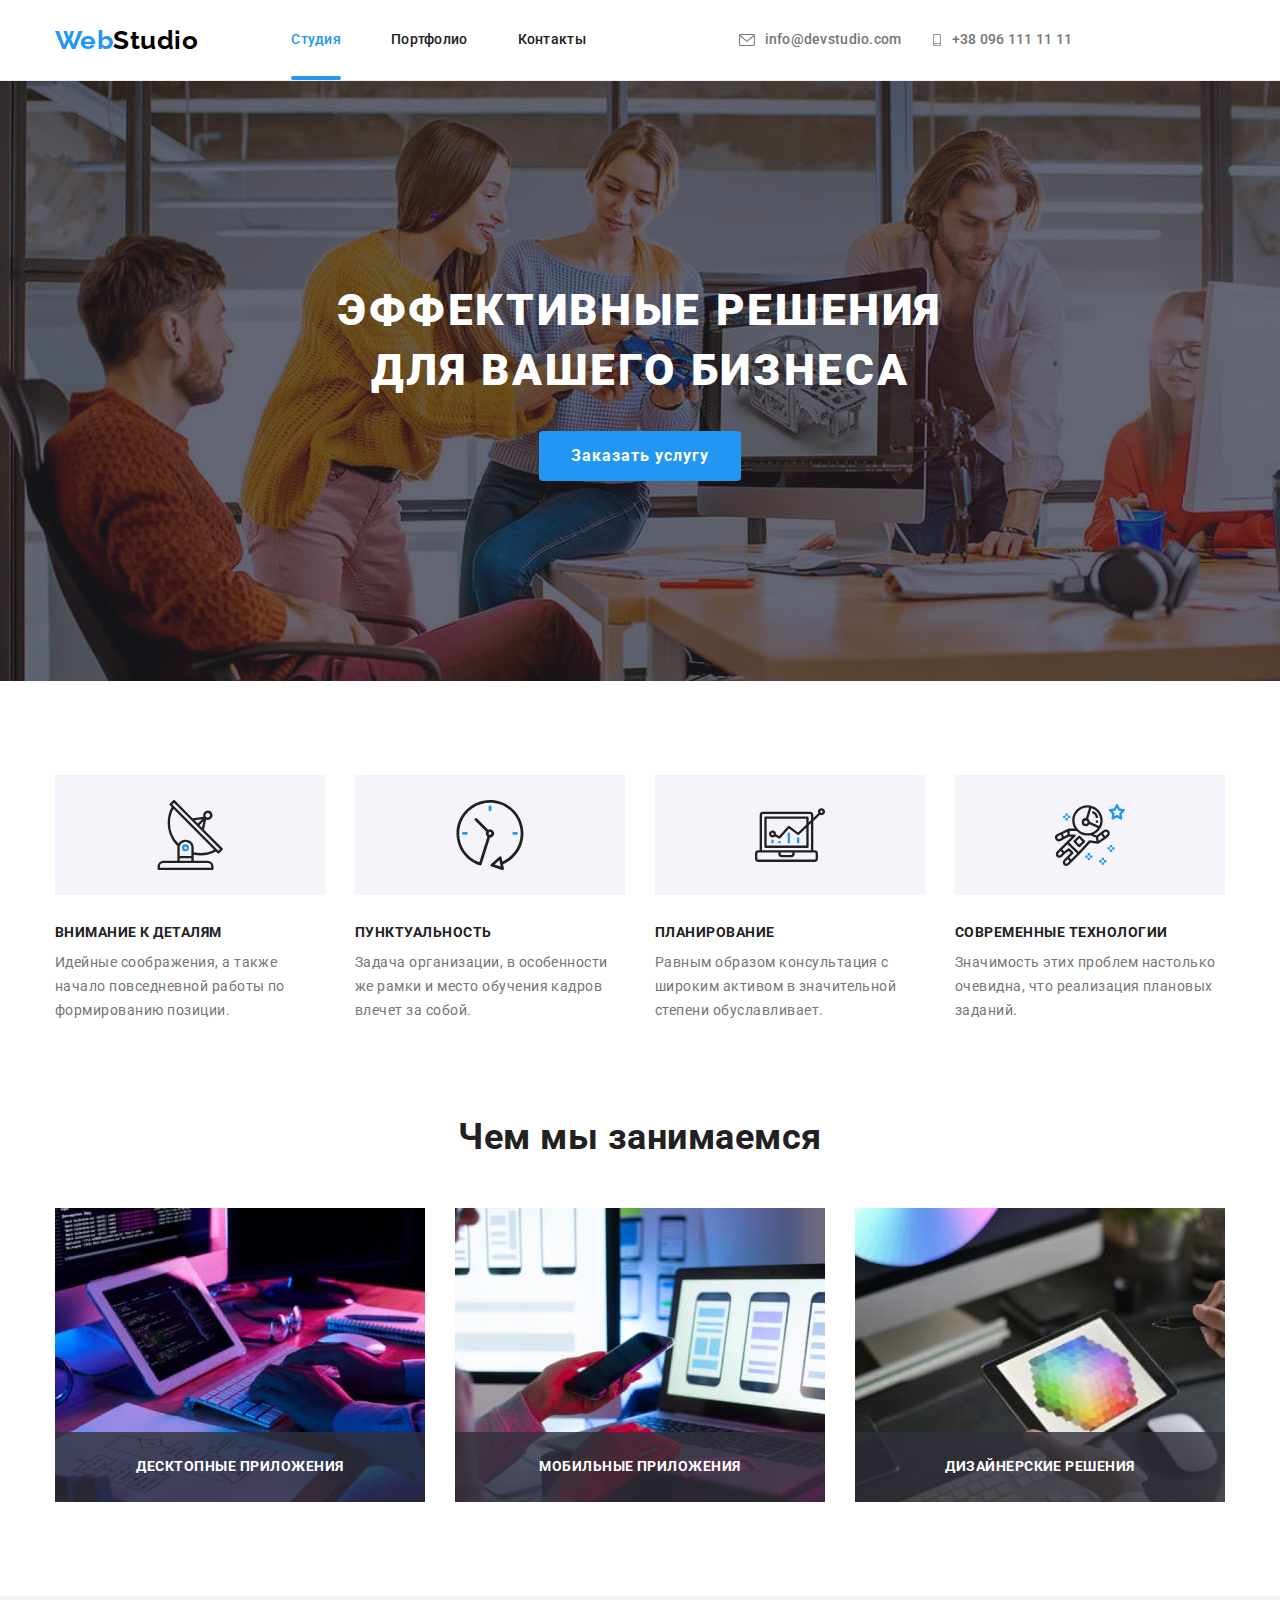
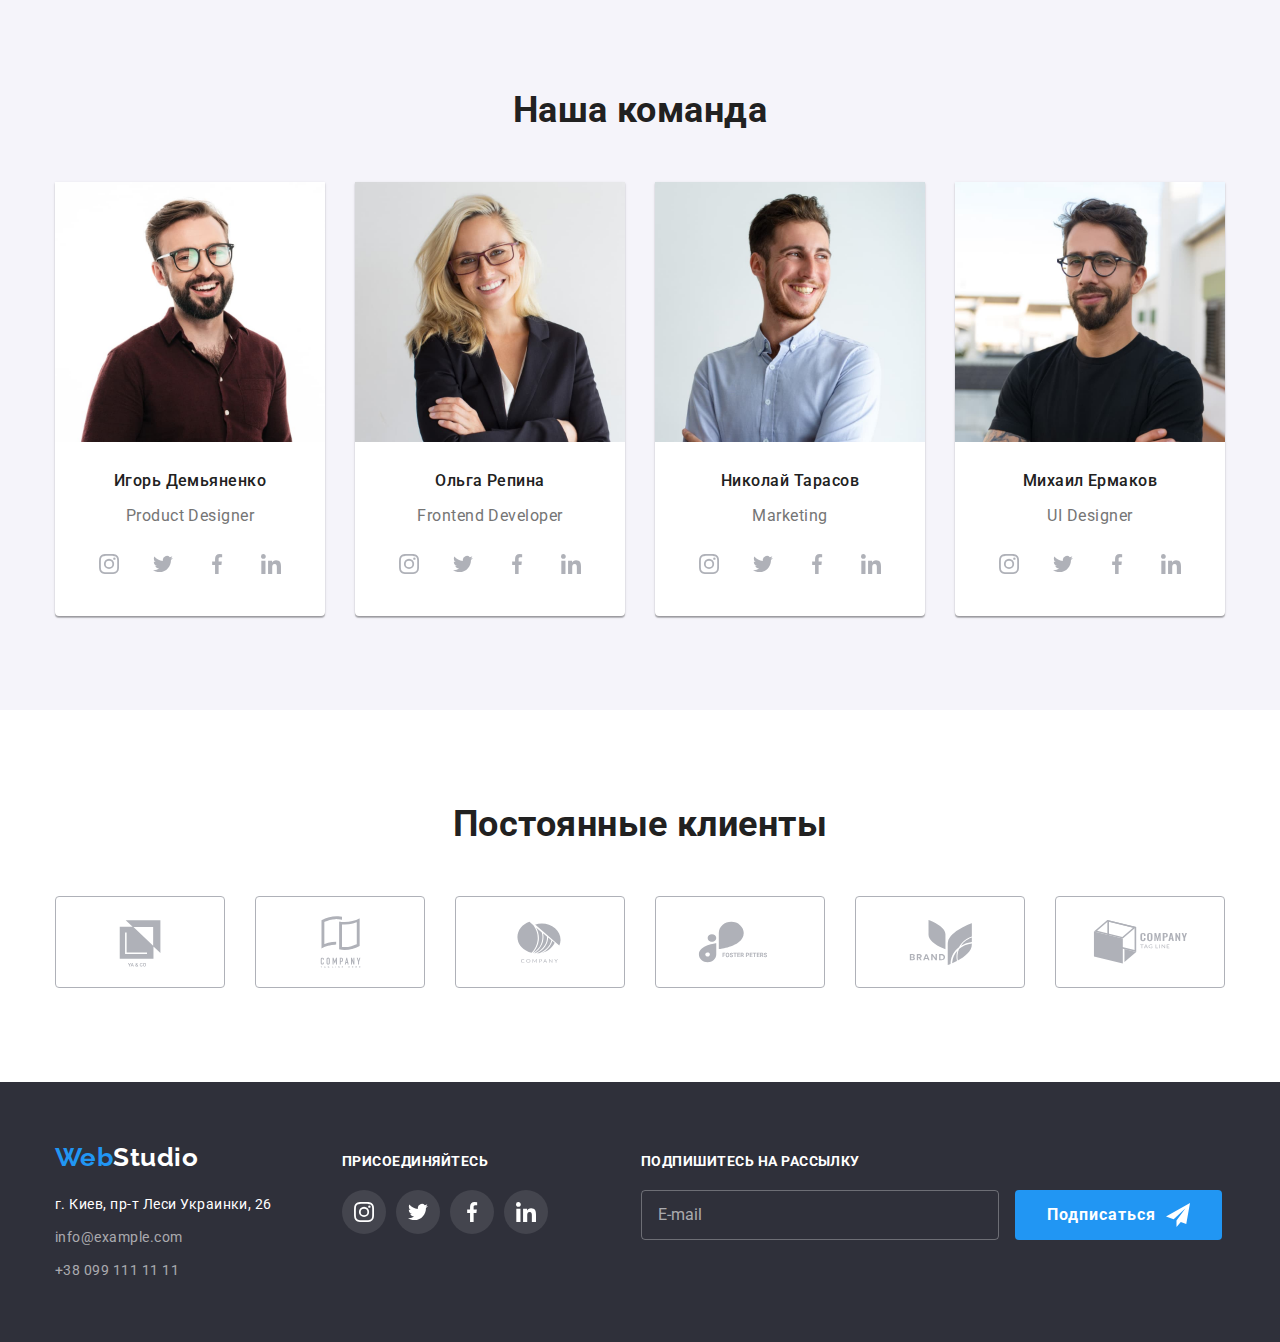
==== commit a2345e15: "Add BEM HW7" ====
--- a/index.html
+++ b/index.html
@@ -15,11 +15,11 @@
       rel="stylesheet"
       href="https://cdnjs.cloudflare.com/ajax/libs/modern-normalize/1.1.0/modern-normalize.min.css"
     />
-    <link rel="stylesheet" href="./css/styles.css" />
+    <link rel="stylesheet" href="./css/main.min.css" />
   </head>
   <body>
     <header class="page-header">
-      <div class="container main-nav">
+      <div class="page-header__container">
         <nav class="main-nav">
           <a href="./index.html" class="main-nav__logo"><span class="logo-blue">Web</span>Studio</a>
           <ul class="site-nav">
--- a/css/main.min.css
+++ b/css/main.min.css
@@ -0,0 +1,2 @@
+body{background-color:#fff;color:#757575;font-family:Roboto, sans-serif;letter-spacing:0.03em}.container{margin:0 auto;padding:0px 15px;width:1200px}.page-header{border-bottom:1px solid #ececec}.page-header__container{display:-webkit-box;display:-ms-flexbox;display:flex;-webkit-box-align:center;-ms-flex-align:center;align-items:center;margin:0 auto;padding:0px 15px;width:1200px}.main-nav{display:-webkit-box;display:-ms-flexbox;display:flex;-webkit-box-align:center;-ms-flex-align:center;align-items:center}.main-nav__logo{color:#000;text-decoration:none;font-family:Raleway, Tahoma, sans-serif;font-weight:700;font-size:26px;line-height:1.19}.logo-blue{color:#2196f3;text-decoration:none;font-family:Raleway, Tahoma, sans-serif;font-weight:700;font-size:26px;line-height:1.19}.footer__logo{display:inline-block;margin-bottom:20px;color:#fff;text-decoration:none;font-family:Raleway, Tahoma, sans-serif;font-weight:700;font-size:26px;line-height:1.19}.site-nav{display:-webkit-box;display:-ms-flexbox;display:flex;margin:0 0 0 93px;padding:0px;list-style:none;font-weight:500;font-size:14px;line-height:1.14;letter-spacing:0.02em;color:#212121}.site-nav__item:not(:last-child){margin-right:50px}.site-nav__link{position:relative;-webkit-transition:color 250ms cubic-bezier(0.4, 0, 0.2, 1);transition:color 250ms cubic-bezier(0.4, 0, 0.2, 1);display:block;padding-top:32px;padding-bottom:32px;color:#212121;text-decoration:none}.site-nav__link--current{color:#2196f3}.site-nav__link:hover,.site-nav__link:focus{color:#2196f3}.site-nav__link--current::after{content:'';position:absolute;left:0;bottom:0;display:inline-block;width:100%;height:4px;background-color:#2196f3;border-radius:2px}.nav-contacts{display:-webkit-box;display:-ms-flexbox;display:flex;margin:0px auto;padding:0px;list-style:none}.nav-contacts__item:not(:last-child){margin-right:30px}.nav-contacts__link{display:-webkit-box;display:-ms-flexbox;display:flex;-webkit-box-align:center;-ms-flex-align:center;align-items:center;padding-top:32px;padding-bottom:32px;-webkit-transition:color 250ms cubic-bezier(0.4, 0, 0.2, 1);transition:color 250ms cubic-bezier(0.4, 0, 0.2, 1);font-weight:500;font-size:14px;line-height:1.14;letter-spacing:0.02em;color:inherit;text-decoration:none}.nav-contacts__link:hover,.nav-contacts__link:focus{color:#2196f3}.nav-contacts__icon{margin-right:10px;fill:currentColor}.hero{padding-top:200px;padding-bottom:200px;text-align:center;background-color:#c4c4c4}.hero--overlay{max-width:1600px;height:600px;margin-left:auto;margin-right:auto;background-image:-webkit-gradient(linear, left top, left bottom, from(rgba(47,48,58,0.4)), to(rgba(47,48,58,0.4))),url(../images/companyteam.jpg);background-image:linear-gradient(to bottom, rgba(47,48,58,0.4), rgba(47,48,58,0.4)),url(../images/companyteam.jpg)}.hero__title{max-width:696px;margin-top:0px;margin-right:auto;margin-bottom:30px;margin-left:auto;text-align:center;font-weight:900;font-size:44px;line-height:1.36;letter-spacing:0.06em;text-transform:uppercase;color:#fff}.button{padding:10px 32px;border-radius:4px;min-width:200px;text-align:center;border:none;-webkit-transition:background-color 250ms cubic-bezier(0.4, 0, 0.2, 1);transition:background-color 250ms cubic-bezier(0.4, 0, 0.2, 1);font-weight:700;font-size:16px;line-height:1.88;letter-spacing:0.06em;background-color:#2196f3;color:#fff;cursor:pointer}.button:hover,.button:focus{background-color:#188ce8;color:#fff}.section-details{padding-top:94px;padding-bottom:94px}.features{display:-webkit-box;display:-ms-flexbox;display:flex;margin:0px;padding:0px;list-style:none}.features__item:not(:last-child){margin-right:30px}.features__icon{display:-webkit-box;display:-ms-flexbox;display:flex;-webkit-box-pack:center;-ms-flex-pack:center;justify-content:center;-webkit-box-align:center;-ms-flex-align:center;align-items:center;width:270px;height:120px;background-color:#f5f4fa}.features__title{margin-top:30px;margin-bottom:10px;font-weight:700;font-size:14px;line-height:1.14;text-transform:uppercase;color:#212121}.features__text{width:270px;margin-top:0px;margin-bottom:0px;font-size:14px;line-height:1.71}.section-photo{padding-bottom:94px}.main-title{margin:0 auto 50px;font-weight:700;font-size:36px;line-height:1.16;text-align:center;color:#212121}.photo-info{display:-webkit-box;display:-ms-flexbox;display:flex;margin:0px;padding:0px;list-style:none}.photo-info__img{display:block}.photo-info__item:not(:last-child){margin-right:30px}.photo-info__thumb{position:relative}.photo-info__title{position:absolute;bottom:0;width:100%;height:70px;background-color:rgba(47,48,58,0.8);text-align:center;padding-top:27px;margin-top:0px;margin-bottom:0px;font-weight:700;font-size:14px;line-height:1.14;text-transform:uppercase;color:#fff}.section-team{padding-top:94px;padding-bottom:94px;background-color:#f5f4fa}.team-info{display:-webkit-box;display:-ms-flexbox;display:flex;margin:0px;padding:0px;list-style:none}.team-info__item{background-color:#fff;border-radius:0px 0px 4px 4px;-webkit-box-shadow:0px 1px 3px rgba(0,0,0,0.12),0px 1px 1px rgba(0,0,0,0.14),0px 2px 1px rgba(0,0,0,0.2);box-shadow:0px 1px 3px rgba(0,0,0,0.12),0px 1px 1px rgba(0,0,0,0.14),0px 2px 1px rgba(0,0,0,0.2)}.team-info__item:not(:last-child){margin-right:30px}.team-info__img{display:block}.team-meta{padding-top:30px;padding-bottom:30px;padding-left:32px;padding-right:32px}.team-meta__name{text-align:center;margin-top:0px;font-weight:500;font-size:16px;line-height:1.18;color:#212121}.team-meta__profession{margin-top:0px;margin-bottom:0px;text-align:center;font-size:16px;line-height:1.18}.team-links{display:-webkit-box;display:-ms-flexbox;display:flex;list-style:none;margin-top:16px;padding:0px}.team-links__list:not(:last-child){margin-right:10px}.team-links__icon{-webkit-transition:background-color 250ms cubic-bezier(0.4, 0, 0.2, 1),fill 250ms cubic-bezier(0.4, 0, 0.2, 1);transition:background-color 250ms cubic-bezier(0.4, 0, 0.2, 1),fill 250ms cubic-bezier(0.4, 0, 0.2, 1);display:-webkit-box;display:-ms-flexbox;display:flex;width:44px;height:44px;border-radius:50%;background-color:#fff;fill:#afb1b8;-webkit-box-align:center;-ms-flex-align:center;align-items:center;-webkit-box-pack:center;-ms-flex-pack:center;justify-content:center}.team-links__icon:hover,.team-links__icon:focus{background-color:#2196f3;fill:#fff}.section-clients{padding-top:94px;padding-bottom:94px}.clients-links{display:-webkit-box;display:-ms-flexbox;display:flex;margin:0px;padding:0px;list-style:none}.clients-links__icon{-webkit-transition:fill 250ms cubic-bezier(0.4, 0, 0.2, 1);transition:fill 250ms cubic-bezier(0.4, 0, 0.2, 1);display:-webkit-box;display:-ms-flexbox;display:flex;width:170px;height:92px;fill:#afb1b8;-webkit-box-align:center;-ms-flex-align:center;align-items:center;-webkit-box-pack:center;-ms-flex-pack:center;justify-content:center}.clients-links__icon:hover,.clients-links__icon:focus{fill:#2196f3}.clients-links__list{-webkit-transition:border-color 250ms cubic-bezier(0.4, 0, 0.2, 1);transition:border-color 250ms cubic-bezier(0.4, 0, 0.2, 1);width:170px;height:92px;border:1px solid #afb1b8;border-radius:4px}.clients-links__list:hover,.clients-links__list:focus{border-color:#2196f3}.clients-links__list:not(:last-child){margin-right:30px}.footer{background-color:#2f303a;padding-top:60px;padding-bottom:60px}.footer__container{display:-webkit-box;display:-ms-flexbox;display:flex;-webkit-box-align:baseline;-ms-flex-align:baseline;align-items:baseline;margin:0 auto;padding:0px 15px;width:1200px}.address__list{margin:0px;padding:0px;list-style:none}.address__item:not(:last-child){margin-bottom:9px}.address__contacts{-webkit-transition:color 250ms cubic-bezier(0.4, 0, 0.2, 1);transition:color 250ms cubic-bezier(0.4, 0, 0.2, 1);font-style:normal;font-size:14px;line-height:1.71;color:rgba(255,255,255,0.6);text-decoration:none}.address__contacts:hover,.address__contacts:focus{color:#2196f3}.address__place{-webkit-transition:color 250ms cubic-bezier(0.4, 0, 0.2, 1);transition:color 250ms cubic-bezier(0.4, 0, 0.2, 1);font-style:normal;font-size:14px;line-height:1.71;color:#fff;text-decoration:none}.address__place:hover,.address__place:focus{color:#2196f3}.footer__title{margin-top:0px;margin-bottom:20px;font-weight:700;font-size:14px;line-height:1.14;text-transform:uppercase;color:#fff}.join-container{margin-left:70px}.join-links{display:-webkit-box;display:-ms-flexbox;display:flex;list-style:none;margin:0px;padding:0px}.join-links__list:not(:last-child){margin-right:10px}.join-links__icon{-webkit-transition:background-color 250ms cubic-bezier(0.4, 0, 0.2, 1);transition:background-color 250ms cubic-bezier(0.4, 0, 0.2, 1);display:-webkit-box;display:-ms-flexbox;display:flex;width:44px;height:44px;border-radius:50%;background-color:rgba(255,255,255,0.1);fill:#fff;-webkit-box-align:center;-ms-flex-align:center;align-items:center;-webkit-box-pack:center;-ms-flex-pack:center;justify-content:center}.join-links__icon:hover,.join-links__icon:focus{background-color:#2196f3;fill:#fff}.mail-container{margin-left:93px}.button--mail{display:-webkit-inline-box;display:-ms-inline-flexbox;display:inline-flex;-webkit-box-align:center;-ms-flex-align:center;align-items:center;-webkit-box-pack:center;-ms-flex-pack:center;justify-content:center;margin-left:12px}.button__icon{margin-left:10px}.mail-form__input{width:358px;margin:0px;padding:15px 16px;border-radius:4px;border:1px solid rgba(255,255,255,0.3);-webkit-transition:border 250ms cubic-bezier(0.4, 0, 0.2, 1);transition:border 250ms cubic-bezier(0.4, 0, 0.2, 1);background-color:rgba(33,150,243,0);color:rgba(255,255,255,0.6);outline:none}.mail-form__input:focus{border:1px solid #2196f3}.mail-form__input::-webkit-input-placeholder{font-weight:400;font-size:16px;line-height:1.25;color:rgba(255,255,255,0.6)}.mail-form__input:-ms-input-placeholder{font-weight:400;font-size:16px;line-height:1.25;color:rgba(255,255,255,0.6)}.mail-form__input::-ms-input-placeholder{font-weight:400;font-size:16px;line-height:1.25;color:rgba(255,255,255,0.6)}.mail-form__input::placeholder{font-weight:400;font-size:16px;line-height:1.25;color:rgba(255,255,255,0.6)}.backdrop{position:fixed;top:0;left:0;opacity:1;width:100%;height:100%;background-color:rgba(0,0,0,0.2);-webkit-transition:opacity 250ms cubic-bezier(0.4, 0, 0.2, 1);transition:opacity 250ms cubic-bezier(0.4, 0, 0.2, 1)}.backdrop.is-hidden{opacity:0;pointer-events:none}.modal__icon-close{-webkit-transition:fill 250ms cubic-bezier(0.4, 0, 0.2, 1);transition:fill 250ms cubic-bezier(0.4, 0, 0.2, 1);position:absolute;top:8px;right:8px;display:-webkit-inline-box;display:-ms-inline-flexbox;display:inline-flex;-webkit-box-pack:center;-ms-flex-pack:center;justify-content:center;-webkit-box-align:center;-ms-flex-align:center;align-items:center;cursor:pointer;width:30px;height:30px;padding:0;fill:#000;background-color:#fff;border:1px solid rgba(0,0,0,0.1);border-radius:50%}.modal__icon-close:hover,.modal__icon-close:focus{fill:#2196f3}.modal{position:absolute;top:50%;left:50%;-webkit-transform:translate(-50%, -50%) scale(1);transform:translate(-50%, -50%) scale(1);-webkit-transition:-webkit-transform 250ms cubic-bezier(0.4, 0, 0.2, 1);transition:-webkit-transform 250ms cubic-bezier(0.4, 0, 0.2, 1);transition:transform 250ms cubic-bezier(0.4, 0, 0.2, 1);transition:transform 250ms cubic-bezier(0.4, 0, 0.2, 1), -webkit-transform 250ms cubic-bezier(0.4, 0, 0.2, 1);padding:40px 39px 40px 41px;min-width:528px;min-height:581px;background-color:#fff;-webkit-box-shadow:0px 1px 3px rgba(0,0,0,0.12),0px 1px 1px rgba(0,0,0,0.14),0px 2px 1px rgba(0,0,0,0.2);box-shadow:0px 1px 3px rgba(0,0,0,0.12),0px 1px 1px rgba(0,0,0,0.14),0px 2px 1px rgba(0,0,0,0.2);border-radius:4px}.backdrop.is-hidden .modal{-webkit-transform:translate(-50%, -50%) scale(1.2);transform:translate(-50%, -50%) scale(1.2)}.modal__title{margin:0 auto 12px;font-weight:700;font-size:20px;line-height:1.15;text-align:center;color:#212121}.form{width:448px}.form__field{position:relative;display:-webkit-box;display:-ms-flexbox;display:flex;-webkit-box-orient:vertical;-webkit-box-direction:normal;-ms-flex-direction:column;flex-direction:column;margin-bottom:10px}.form__icon{position:absolute;bottom:11px;left:12px;-webkit-transition:fill 250ms cubic-bezier(0.4, 0, 0.2, 1);transition:fill 250ms cubic-bezier(0.4, 0, 0.2, 1)}.form__input{margin:0px;padding:11px 12px 11px 42px;border-radius:4px;border:1px solid rgba(33,33,33,0.2);-webkit-transition:border 250ms cubic-bezier(0.4, 0, 0.2, 1);transition:border 250ms cubic-bezier(0.4, 0, 0.2, 1);outline:none;font-weight:400;font-size:12px;line-height:1.16;letter-spacing:0.01em}.form__input:focus{border:1px solid #2196f3}.form__input:focus+.form__icon{fill:#2196f3}.form__label{margin-bottom:4px;font-weight:400;font-size:12px;line-height:1.16;letter-spacing:0.01em}.form__comment{width:100%;height:120px;margin:0px;padding:12px 16px;border-radius:4px;border:1px solid rgba(33,33,33,0.2);-webkit-transition:border 250ms cubic-bezier(0.4, 0, 0.2, 1);transition:border 250ms cubic-bezier(0.4, 0, 0.2, 1);outline:none;resize:none;font-weight:400;font-size:12px;line-height:1.16;letter-spacing:0.01em}.form__comment:focus{border:1px solid #2196f3}.form__comment::-webkit-input-placeholder{font-weight:400;font-size:14px;line-height:16px;letter-spacing:0.01em;color:rgba(117,117,117,0.5)}.form__comment:-ms-input-placeholder{font-weight:400;font-size:14px;line-height:16px;letter-spacing:0.01em;color:rgba(117,117,117,0.5)}.form__comment::-ms-input-placeholder{font-weight:400;font-size:14px;line-height:16px;letter-spacing:0.01em;color:rgba(117,117,117,0.5)}.form__comment::placeholder{font-weight:400;font-size:14px;line-height:16px;letter-spacing:0.01em;color:rgba(117,117,117,0.5)}.policy__label{font-size:14px;line-height:1.71;letter-spacing:0.03em;margin-left:8px}.policy__field{width:100%;display:-webkit-inline-box;display:-ms-inline-flexbox;display:inline-flex;-webkit-box-align:center;-ms-flex-align:center;align-items:center;-webkit-box-pack:center;-ms-flex-pack:center;justify-content:center;margin-bottom:30px;margin-top:10px}.policy__link{color:#2196f3}.policy__checkbox{position:absolute;width:1px;height:1px;margin:-1px;border:0;padding:0;clip:rect(0 0 0 0);overflow:hidden}.policy__icon{display:inline-block;width:16px;height:15px;fill:#fff;border:2px solid #212121;border-radius:4px}.policy__checkbox:checked+.policy__icon{background-image:url("../images/check.svg");background-size:contain;background-origin:border-box;background-color:#2196f3;border-color:#2196f3}.submit__field{text-align:center}.section-products{padding-top:94px;padding-bottom:94px}.filters{display:-webkit-box;display:-ms-flexbox;display:flex;padding:0;margin:0 auto 50px;-webkit-box-pack:center;-ms-flex-pack:center;justify-content:center;color:#212121;list-style:none}.filters__item:not(:last-child){margin-right:8px}.filters__button{-webkit-transition:background-color 250ms cubic-bezier(0.4, 0, 0.2, 1),color 250ms cubic-bezier(0.4, 0, 0.2, 1),-webkit-box-shadow 250ms cubic-bezier(0.4, 0, 0.2, 1);transition:background-color 250ms cubic-bezier(0.4, 0, 0.2, 1),color 250ms cubic-bezier(0.4, 0, 0.2, 1),-webkit-box-shadow 250ms cubic-bezier(0.4, 0, 0.2, 1);transition:background-color 250ms cubic-bezier(0.4, 0, 0.2, 1),color 250ms cubic-bezier(0.4, 0, 0.2, 1),box-shadow 250ms cubic-bezier(0.4, 0, 0.2, 1);transition:background-color 250ms cubic-bezier(0.4, 0, 0.2, 1),color 250ms cubic-bezier(0.4, 0, 0.2, 1),box-shadow 250ms cubic-bezier(0.4, 0, 0.2, 1),-webkit-box-shadow 250ms cubic-bezier(0.4, 0, 0.2, 1);border:none;border-radius:4px;padding:6px 22px;text-align:center;font-weight:500;font-size:16px;line-height:1.62;background-color:#f5f4fa;color:#212121;cursor:pointer}.filters__button:hover,.filters__button:focus{background-color:#2196f3;color:#fff;-webkit-box-shadow:0px 3px 1px rgba(0,0,0,0.1),0px 1px 2px rgba(0,0,0,0.08),0px 2px 2px rgba(0,0,0,0.12);box-shadow:0px 3px 1px rgba(0,0,0,0.1),0px 1px 2px rgba(0,0,0,0.08),0px 2px 2px rgba(0,0,0,0.12)}.filter-products{display:-webkit-box;display:-ms-flexbox;display:flex;-ms-flex-wrap:wrap;flex-wrap:wrap;margin:0px;padding:0px;list-style:none}.filter-products__item{width:370px;margin-right:30px;margin-bottom:30px}.filter-products__item:nth-child(3n){margin-right:0px}.filter-products__item:nth-last-child(-n+3){margin-bottom:0px}.filter-products__link{-webkit-transition:-webkit-box-shadow 250ms cubic-bezier(0.4, 0, 0.2, 1);transition:-webkit-box-shadow 250ms cubic-bezier(0.4, 0, 0.2, 1);transition:box-shadow 250ms cubic-bezier(0.4, 0, 0.2, 1);transition:box-shadow 250ms cubic-bezier(0.4, 0, 0.2, 1), -webkit-box-shadow 250ms cubic-bezier(0.4, 0, 0.2, 1);display:inline-block;text-decoration:none}.filter-products__link:hover,.filter-products__link:focus{-webkit-box-shadow:0px 1px 1px rgba(0,0,0,0.12),0px 4px 4px rgba(0,0,0,0.06),1px 4px 6px rgba(0,0,0,0.16);box-shadow:0px 1px 1px rgba(0,0,0,0.12),0px 4px 4px rgba(0,0,0,0.06),1px 4px 6px rgba(0,0,0,0.16)}.filter-products__thumb{position:relative;overflow:hidden}.filter-products__photo{display:block}.filter-products__overlay{position:absolute;opacity:0;top:0;left:0;width:100%;height:100%;background-color:rgba(33,150,243,0.9);-webkit-transform:translateY(100%);transform:translateY(100%);-webkit-transition:opacity 250ms cubic-bezier(0.4, 0, 0.2, 1),-webkit-transform 250ms cubic-bezier(0.4, 0, 0.2, 1);transition:opacity 250ms cubic-bezier(0.4, 0, 0.2, 1),-webkit-transform 250ms cubic-bezier(0.4, 0, 0.2, 1);transition:transform 250ms cubic-bezier(0.4, 0, 0.2, 1),opacity 250ms cubic-bezier(0.4, 0, 0.2, 1);transition:transform 250ms cubic-bezier(0.4, 0, 0.2, 1),opacity 250ms cubic-bezier(0.4, 0, 0.2, 1),-webkit-transform 250ms cubic-bezier(0.4, 0, 0.2, 1);pointer-events:none}.filter-products__link:hover .filter-products__overlay,.filter-products__link:focus .filter-products__overlay{opacity:1;-webkit-transform:translateY(0);transform:translateY(0)}.filter-products__text{margin:0;padding:63px 24px;color:#ffffff;font-weight:400;font-size:18px;line-height:1.56;letter-spacing:0.03em}.filter-products__meta{margin-top:0px;padding:20px 24px;border-bottom:1px solid #eeeeee;border-left:1px solid #eeeeee;border-right:1px solid #eeeeee}.filter-products__name{margin-top:0px;margin-bottom:4px;font-weight:700;font-size:18px;line-height:2;letter-spacing:0.06em;color:#212121}.filter-products__type{margin-top:0px;margin-bottom:0px;font-size:16px;line-height:1.87;color:#757575}
+/*# sourceMappingURL=main.min.css.map */